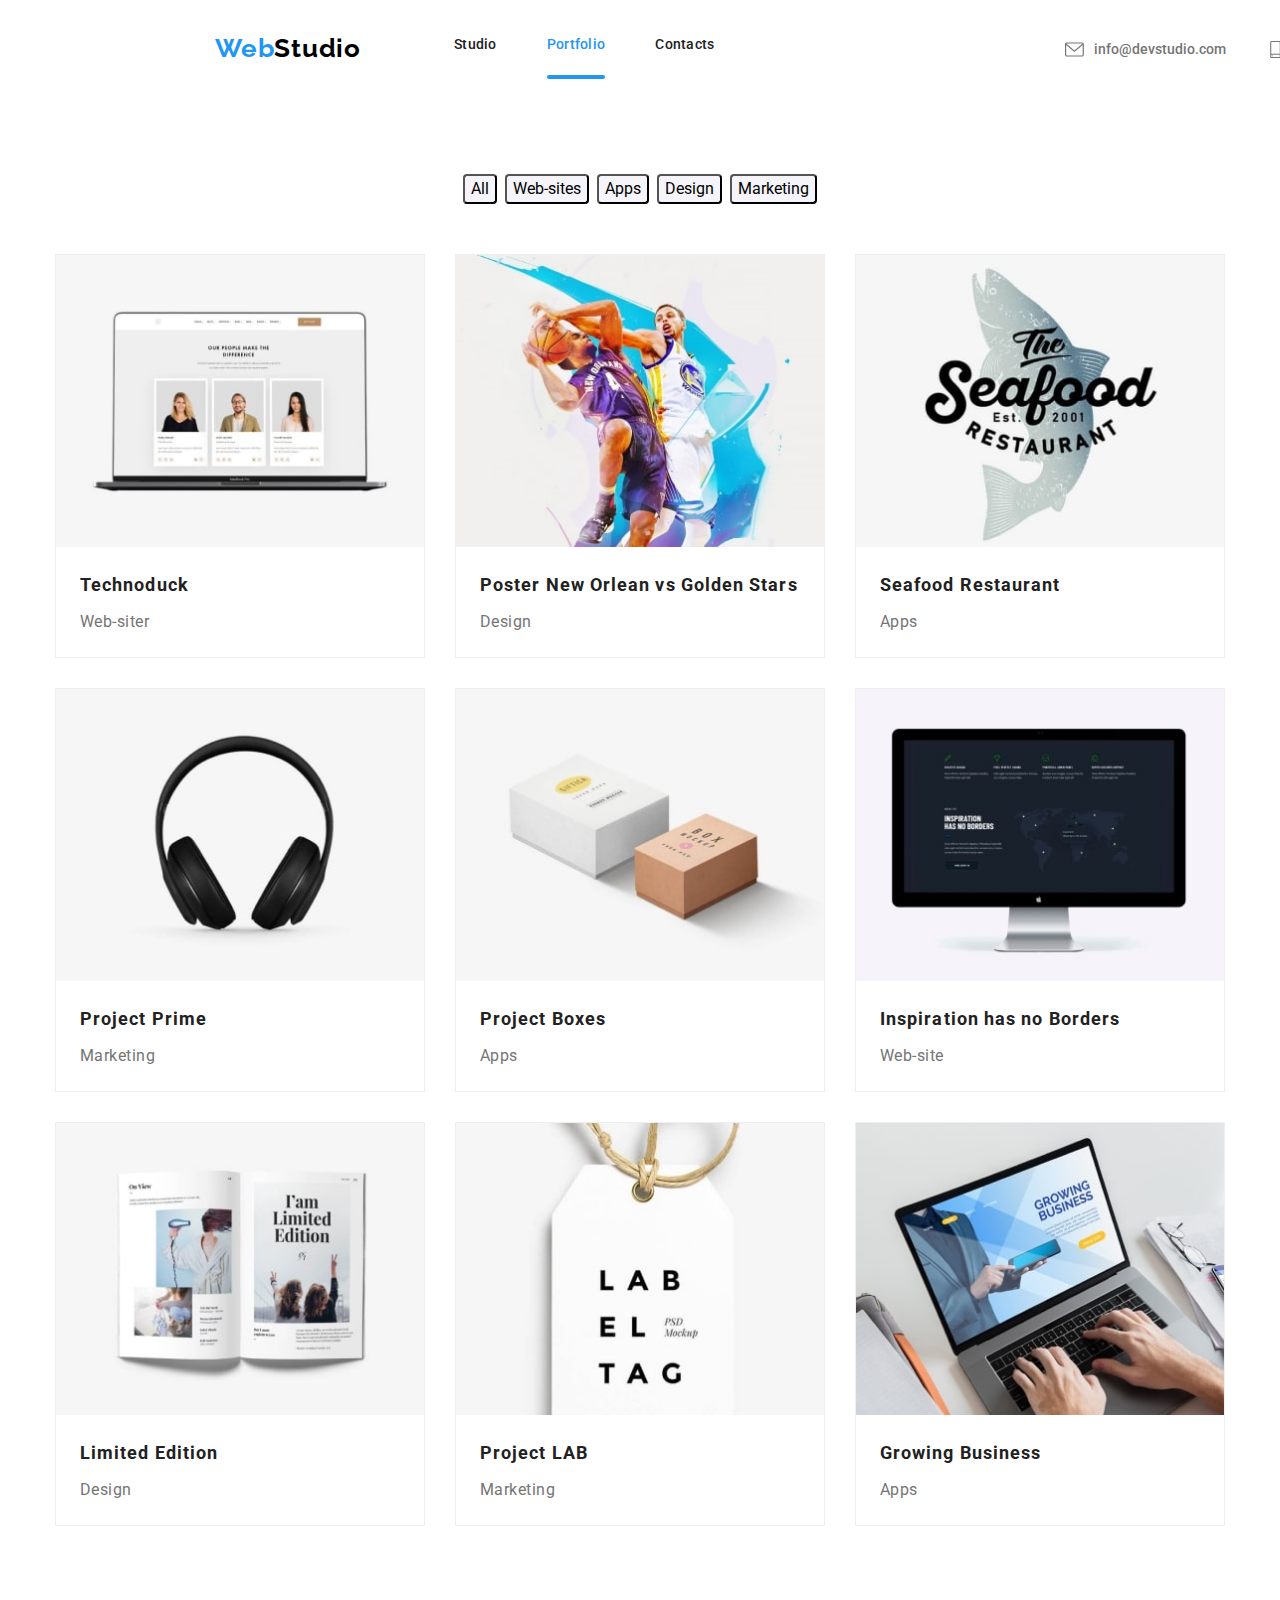
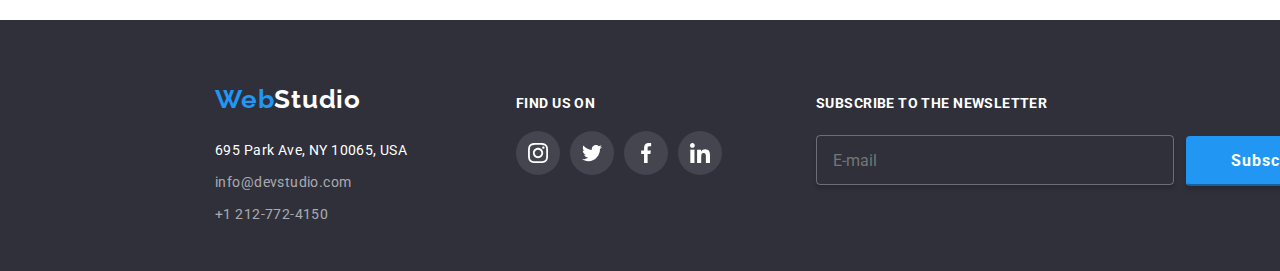
==== portfolio.html @ f60c3cac "new" ====
<!DOCTYPE html>
<html lang="en">
<head>
    <meta charset="utf-8">
    <meta name="viewport" content="width=device-width, initial-scale=1">
    <title>Webstudio </title>
    <link rel="preconnect" href="https://fonts.googleapis.com">
<link rel="preconnect" href="https://fonts.gstatic.com" crossorigin>
<link href="https://fonts.googleapis.com/css2?family=Raleway:wght@700&family=Roboto:wght@400;500;700;900&display=swap" rel="stylesheet">
<link rel="stylesheet" href="./css/reset.css" />
<link rel="stylesheet" href="./css/styles.css"/>
</head>
<body class="primary-page">
  <header class="global-header container">
    <div class="container-nav">
      <div class="webstudio">
        <a href="index.html" class="logo">
          <span class="studio"><span class="web">Web</span>Studio</span>
        </a>
      </div>
      <nav class="nav-menu">
        <ul>
          <li><a href="index.html" class="studio-portfolio">Studio</a></li>

          <li>
            <a
              href="portfolio.html"
              class="portfolio-header portfolio-activ current-page-portfolio"
              >Portfolio</a
            >
          </li>

          <li>
            <a href="contacts.html" class="contacts-header">Contacts</a>
          </li>
        </ul>
      </nav>
      <ul class="header-contacts">
        <li class="mail-header-group">
          <a
            href="mailto:info@devstudio.com"
            class="contacts header-contacts-mail"
            ><span class="header-icon header-contacts-mail"
              ><svg class="mail">
                <use
                  href="./icons/symbol-defs.svg#icon-envelope-hover"
                  aria-label="Mail"
                ></use>
              </svg> </span
            >info@devstudio.com</a
          >
        </li>
        <li class="phone-header-group">
          <a href="tel:+12127724150" class="contacts header-contacts-phone"
            ><span class="header-icon header-contacts-phone"
              ><svg class="phone-number">
                <use
                  href="./icons/symbol-defs.svg#icon-smartphone"
                  aria-label="Phone number"
                ></use>
              </svg> </span
            >+1 212-772-4150</a
          >
        </li>
      </ul>
    </div>
  </header>
    </header>
    <main>
        <div class="buttons-portofolio">
                <button class="button-portofolio-menu">All</button>
                <button class="button-portofolio-menu">Web-sites</button>
                <button class="button-portofolio-menu">Apps</button>
                <button class="button-portofolio-menu">Design</button>
                <button class="button-portofolio-menu">Marketing</button>
            </div>
        <section class="portofolio-section">

<ul class="firts-line"> 
            <div class="images-portoflio">
           <li class="boxes">
            <div class="animation">
            <img  src="images/technoduck.jpg" />
            <div class="overlay">
              <p class="overlay-text">
                Technoduck is a state-of-the-art coronavirus distribution
                platform. Companies use this platform for digital espionage
                and attacks on competitors' secure servers.
              </p>
            </div>
            </div>
               <div class="portofolio-images-text" >
                <span class="portofolio-images-title">Technoduck</span>
                
            <em class="portofolio-images-description">Web-siter</em>
          </div>
        </li>
            </div>
            <div class="images-portoflio">
           <li class="boxes">
            <div class="animation">
            <img src="images/poster.jpg" >
            <div class="overlay">
              <p class="overlay-text">
               
              </p>
            </div>
            </div>
               <div class="portofolio-images-text" >
           
           <span class="portofolio-images-title">Poster New Orlean vs Golden Stars</span>
           
           <em class="portofolio-images-description">Design</em>
        </li>
            </div>
           <div class="images-portoflio">
            <li  class="boxes">
              <div class="animation">
                <img src="images/seafood.jpg" >
                <div class="overlay">
                  <p class="overlay-text">
                  
                  </p>
                </div>
                </div>
                   <div class="portofolio-images-text" >
            <span class="portofolio-images-title">Seafood Restaurant</span> 
            
            <em class="portofolio-images-description">Apps</em>
        </li>
                
           </div>
        </ul>
        <ul class="second-line"> 
          <div class="images-portoflio">          
             <li  class="boxes"> 
              <div class="animation">
              <img src="images/project.jpg" />
              <div class="overlay">
                <p class="overlay-text">
               
                </p>
              </div>
              </div>
                 <div class="portofolio-images-text" >
              <span class="portofolio-images-title">Project Prime</span> 
              
          <em class="portofolio-images-description">Marketing</em>
        </div>
      </li>
          </div>
          
        <div class="images-portoflio">
            <li  class="boxes">
              <div class="animation">
                <img src="images/boxes.jpg" >
                <div class="overlay">
                  <p class="overlay-text">
                
                  </p>
                </div>
                </div>
                   <div class="portofolio-images-text" >
       <span class="portofolio-images-title">Project Boxes</span>
       
       <em class="portofolio-images-description">Apps</em>
    </li>
        </div>
       <div class="images-portoflio">
        <li  class="boxes">
          <div class="animation">
            <img src="images/inspiration.jpg" >
            <div class="overlay">
              <p class="overlay-text">
                
              </p>
            </div>
            </div>
               <div class="portofolio-images-text" >
        <span class="portofolio-images-title">Inspiration has no Borders</span> 
        
        <em class="portofolio-images-description">Web-site</em>
               </div>
    </li>
       </div>
    </ul>
    <ul class="third-line"> 
    <div class="images-portoflio"> 
        <li  class="boxes">
          <div class="animation">
            <img src="images/limited.jpg" />
            <div class="overlay">
              <p class="overlay-text">
              
              </p>
            </div>
            </div>
               <div class="portofolio-images-text" >
        <span class="portofolio-images-title">Limited Edition</span> 
        
    <em class="portofolio-images-description">Design</em>
               </div>
</li>
    </div>
    <div class="images-portoflio">
        <li  class="boxes">
          <div class="animation">
            <img src="images/lab.jpg" >
            <div class="overlay">
              <p class="overlay-text">
               
              </p>
            </div>
            </div>
               <div class="portofolio-images-text" >
   <span class="portofolio-images-title">Project LAB</span>
   
   <em class="portofolio-images-description">Marketing</em>
               </div>
</li>
    </div>
   <div class="images-portoflio">
    <li  class="boxes">
      <div class="animation">
        <img src="images/growing.jpg" >
        <div class="overlay">
          <p class="overlay-text">
        
          </p>
        </div>
        </div>
           <div class="portofolio-images-text" >
    <span class="portofolio-images-title">Growing Business</span> 
    
    <em class="portofolio-images-description">Apps</em>
           </div>
</li>
   </div>
</ul>
</section>
</main>
<footer class="footer">
  <section class="footer-text">
    <div class="footer-text">
      <div class="footer-description">
      <span class="web-footer">Web</span>Studio
      <address class="footer-adress">
          <span>695 Park Ave, NY 10065, USA</span>
          <div class="footer-contacts">
          </br>
          <span>info@devstudio.com</span>
        </br>
          <span>+1 212-772-4150</span>
      </div>
      </address>
  </div>
    <div class="footer-social-link">
      <h3 class="footer-h3">FIND US ON</h3>
      <div class="footer-icons-list">
        <a href="https://www.instagram.com/" class="footer-icon" aria-label="Instagram">
          <svg>
            <use href="./icons/symbol-defs.svg#icon-instagram"></use>
          </svg>
        </a>
        <a href="https://www.twitter.com/" class="footer-icon" aria-label="Twitter">
          <svg>
            <use href="./icons/symbol-defs.svg#icon-twitter"></use>
          </svg>
        </a>
        <a href="https://www.facebook.com/" class="footer-icon" aria-label="Facebook">
          <svg>
            <use href="./icons/symbol-defs.svg#icon-facebook"></use>
          </svg>
        </a>
        <a href="https://www.linkedin.com/" class="footer-icon" aria-label="Linkedin">
          <svg>
            <use href="./icons/symbol-defs.svg#icon-linkedin"></use>
          </svg>
        </a>
      </div>
    </div>
  </div>
  <form class="subscribe">
    <label class="subscribe-label" for="subscribe-email">
      Subscribe to the newsletter</label>
    <div class="subscribe-area">
      <input
        class="subscribe-input"
        type="email"
        name="email"
        id="subscribe-email"
        placeholder="E-mail"
        required
      />
      <button class="subscribe-btn" type="submit">
        Subscribe
        <svg height="24px" width="24px">
          <use href="./icons/symbol-defs.svg#icon-send"></use>
        </svg>
      </button>
    </div>
  </form>
  </footer>
</section>
</body>
</html>
---- css/styles.css ----
:root{
    --webstudio-color: #2196f3;
    --text-font-family: "Roboto", sans-serif;
    --link-active-color: #2196F3;
    --heading-color: #ffffff;
    --title-nav-color: #212121;
    --text-contacts-color: #757575;
    --logo-font-family: 'Raleway';
    
}
* {
    box-sizing: border-box;
  }

h1,h2,h3 {
    font-family: var(--text-font-family);
}
a {
    text-decoration: none;
    transition: color 250ms cubic-bezier(0.4, 0, 0.2, 1);
  }
.hero-heading .service-button {
    color:var(--heading-color)
}

ul {
    list-style-type: none;
}
.global-header {
    width: 1600px;
height: 80px;
flex-shrink: 0;
}
.container-nav {
  background: #fff;
  display: flex;
}

.webstudio {
  padding-left: 215px;
  padding-top: 24px;
  padding-bottom: 25px;
}

.logo {
    text-decoration: none;
    font-family: var(--logo-font-family);
    font-size: 26px;
    font-weight: 700;
    line-height: 1.9075em;
    letter-spacing: 0.03em;
    color: #000;
  }
  .web {
    color:#2196F3;;
  }

.nav-menu ul {
  display: flex;
  gap: 50px;
  margin-left: 93px;
  padding-top: 32px;
  padding-bottom: 32px;
}

.nav-contacts {
  display: flex;
  gap: 40px;
  margin-left: 385px;
  padding-top: 35px;
  padding-bottom: 32px;
}

.portfolio-header,
.contacts-header,
.studio-portfolio,
.studio-activ {
  color: #212121;
  font-family: var(--text-font-family);
  font-size: 14px;
  font-style: normal;
  font-weight: 500;
  line-height: normal;
  letter-spacing: 0.28px;
}

.studio-activ,
.portfolio-activ {
  color:#2196f3;
}

.header-contacts {
  display: flex;
  justify-content: center;
  align-items: center;
  padding-left: 350px;
  gap: 40px;
}

.contacts {
  color: #757575;
  text-decoration: none;
  font-weight: 500;
  font-size: 14px;
  line-height: 1.18;
  letter-spacing: 2%;
  gap: 10px;
  display: flex;
}

.mail,
.phone-number {
  width: 19px;
  height: 17px;
  flex-shrink: 0;
  fill: #757575;
}

.studio-activ:hover,
.studio-activ:focus,
.portfolio-header:hover,
.portfolio-header:focus,
.contacts-header:hover,
.contacts-header:focus,
.header-contacts-phone:hover,
.header-contacts-phone:focus,
.header-contacts-mail:hover,
.header-contacts-mail:focus,
.portfolio-activ:hover,
.portfolio-activ:focus {
  color: #2196f3;
}

.current-page {
  position: relative;
  color:  #2196f3;
}

.current-page::after {
  content: "";
  position: absolute;
  width: 100%;
  left: 0;
  bottom: -27px;
  width: 42px;
  height: 4px;
  flex-shrink: 0;
  border-radius: 2px;
  background: #2196f3;
}

.current-page-portfolio {
  position: relative;
  color: #2196f3;
}

.current-page-portfolio::after {
  content: "";
  position: absolute;
  width: 100%;
  width: 58px;
  height: 4px;
  flex-shrink: 0;
  border-radius: 2px;
  background: #2196f3;
  left: 0;
  bottom: -27px;
}

  .hero-section{
width: 1600px;
height: 600px;
flex-shrink: 0;
background: #2F303A;
 }

.primary-page {
    font-family: var(--text-font-family);
    max-width: 1600px;
    margin: 0 auto;

}
.request-our-service-button {
    background: #2196f3;
    border-radius: 4px;
    box-shadow: 0px 4px 4px 0px rgba(0, 0, 0, 0.15);
    color: #fff;
    cursor: pointer;
    flex-shrink: 0;
    font-size: 16px;
    font-weight: 700;
    height: 50px;
    letter-spacing: 0.06em;
    line-height: 1.875;
    text-align: center;
    width: 200px;
    transition: color 250ms cubic-bezier(0.4, 0, 0.2, 1),
                background-color 250ms cubic-bezier(0.4, 0, 0.2, 1),
                box-shadow 250ms cubic-bezier(0.4, 0, 0.2, 1);
}
.request-our-service-button:hover,
.request-our-service-button:focus {
  background-color: #fff;
  color: #2196f3;
  }
  .modal {
    align-items: center;
    background: rgba(0, 0, 0, 0.2);
    display: flex;
    height: 100vh;
    justify-content: center;
    left: 0;
    position: fixed;
    top: 0;
    transition: transform 250ms cubic-bezier(0.4, 0, 0.2, 1);
    width: 100vw;
  }
  
  .modal-content {
    background-color: #fff;
    border-radius: 4px;
    box-shadow: 0px 2px 1px 0px rgba(0, 0, 0, 0.2),
                0px 1px 1px 0px rgba(0, 0, 0, 0.14), 
                0px 1px 3px 0px rgba(0, 0, 0, 0.12);
    height: 581px;
    margin: 0 auto;
    padding: 16px;
    position: relative;
    transition: box-shadow 250ms cubic-bezier(0.4, 0, 0.2, 1); 
    width: 528px;
  }
  
  .is-hidden {
    visibility: hidden;
    transform: scale(1.05);
    transition: transform 250ms cubic-bezier(0.4, 0, 0.2, 1);
  }
  
  .icon-close {
    color: #000;
    position: absolute;
    right: 8px;
    top: 8px;
    transition: color 250ms cubic-bezier(0.4, 0, 0.2, 1);
  }
  
  .icon-close:hover,
  .icon-close:focus {
    color: #2196f3;
  }
.section-description{
    display: flex;
   gap: 30px;
   margin-left:215px;
}
.h3{
    color: #212121;
font-family: Roboto;
font-size: 14px;
font-style: normal;
font-weight: 700;
line-height: normal;
letter-spacing: 0.42px;
text-transform: uppercase;
}
.h3{
    margin-top: 55px;
}

.text {
    color: #757575;
font-family: Roboto;
font-size: 14px;
font-style: normal;
font-weight: 400;
line-height: 24px; /* 171.429% */
letter-spacing: 0.42px;
}
.text{
   
    width: 270px;
height: 75px;
flex-shrink: 0;
}
.text{
    padding-top: 10px;
}




.hero-section{
    display: flex;
    flex-direction: column;
    align-items: center;
    justify-content: center;
}




.hero-section {
    background-color:#2F303A ;
}
.hero-section{
         align-items: center;
  background: linear-gradient(rgba(47, 48, 58, 0.4), rgba(47, 48, 58, 0.4)),
    url("../images/hero-image.jpg");
  display: flex;
  flex-direction: column;
  height: 600px;
  justify-content: center;
  width: 1600px;
    }
    
.hero-heading{
display: flex;
width: 696px;
flex-direction: column;
flex-shrink: 0;
color: #FFF;
text-align: center;
font-size: 44px;
font-family: Roboto;
font-style: normal;
font-weight: 900;
line-height: 60px;
letter-spacing: 2.64px;
text-transform: uppercase;
}





.section-description-icons{
    display: flex;
     justify-content: center;
     margin-top: 119px;
}
.section-description-icons{
display: flex;
justify-content: center;
align-items: center;
}
.section-description-icons{
    width: 270px;
height: 120px;
flex-shrink: 0;
border-radius: 4px;
background: #F5F4FA;
}




.title-images {
    display: flex;
    align-items: center;
    justify-content: center;
}
.title-images{
    color: #212121;
text-align: center;
font-family: Roboto;
font-size: 36px;
font-style: normal;
font-weight: 700;
line-height: normal;
letter-spacing: 1.08px;
}
.title-images{
    padding-top: 94px;

}
.images{
    width: 370px;
height: 294px;
flex-shrink: 0;
}
.images{
    display: flex;
    margin-left: 215px;
    gap: 30px;
    margin-bottom: 94px;
    margin-top: 50px;
}



.section-team{
    width: 1600px;
height: 648px;
flex-shrink: 0;
}
.section-team{
    background: #F5F4FA;
}

.title-team{
    justify-content: center;
    padding-top: 94px;
}
.title-team{
    color: #212121;
text-align: center;
font-family: Roboto;
font-size: 36px;
font-style: normal;
font-weight: 700;
line-height: normal;
letter-spacing: 1.08px;
}
.container-team{
    display: flex;
    justify-content: center;
    gap: 30px;

}
.container-team{
    padding-top: 50px;
}
.team{
    width: 270px;
height: 428px;
flex-shrink: 0;
}

.team{
    border-radius: 0px 0px 4px 4px;
background: #FFF;
/* material shadow v1 */
box-shadow: 0px 2px 1px 0px rgba(0, 0, 0, 0.20), 0px 1px 1px 0px rgba(0, 0, 0, 0.14), 0px 1px 3px 0px rgba(0, 0, 0, 0.12);
}

.name{
    color: #212121;
text-align: center;
font-family: Roboto;
font-size: 16px;
font-style: normal;
font-weight: 500;
line-height: normal;
letter-spacing: 0.48px;
}
.name{
    display: flex;
    justify-content: center;
    padding-top: 30px;
   
}
.position{
    color: #757575;
text-align: center;
font-family: Roboto;
font-size: 16px;
font-style: normal;
font-weight: 400;
line-height: normal;
letter-spacing: 0.48px;
}
.position{
    display: flex;
    justify-content: center;
}
.position{
    margin-top: 10px;

}
.footer {
    width: 1600px;
height: 251px;
background: #2F303A;
color: #FFF;
}
.footer-adress{
    display: flex;
width: 207px;
height: 16px;
flex-direction: column;
flex-shrink: 0;
}
.footer-adress{
    color: #FFF;
font-size: 14px;
font-family: Roboto;
font-style: normal;
font-weight: 400;
line-height: normal;
letter-spacing: 0.42px;
}
.footer-contacts{
    display: flex;
width: 231px;
height: 16px;
flex-direction: column;
flex-shrink: 0;
}
.footer-contacts{
    color: rgba(255, 255, 255, 0.60);
font-size: 14px;
font-family: Roboto;
font-style: normal;
font-weight: 400;
line-height: 16px;
letter-spacing: 0.42px;
}
.footer-contacts{
    opacity: 60;
}
.buttons-portofolio{
    display: flex;
    justify-content: center;
    gap: 8px;
    margin-top: 94px;
    margin-bottom: 50px;
}
.button-portofolio-menu{
    border-radius: 4px;
background: #F5F4FA;
}

.button-portofolio-menu:hover,
.button-portofolio-menu:focus {
  background-color: #2196F3;
  color: #FFF;
}
.portofolio-section{
    display: flex;
    justify-content: center;
    flex-direction: column;
    gap: 30px;
}
.portofolio-section{
    margin-bottom: 94px;
}
.images-portoflio{
    display: flex;
  
}
.images-portoflio{
    width: 370px;
height: 404px;
flex-shrink: 0;
border: 1px solid #EEE;
background: #FFF;

}
.firts-line,
.second-line,
.third-line{
    display: flex;
    justify-content: center;
    gap: 30px;
}


.portofolio-images-text{

  display: flex;
  flex-direction: column;
  justify-content: flex-start;
  gap: 4px;
  margin: 20px 24px;

}
.animation {
  position: relative;
}
.overlay {
  display: flex;
  justify-content: center;
  align-items: center;
  position: absolute;
  height: 0;
  bottom: 0;
  left: 0;
  right: 0;
  overflow: hidden;
  background-color: #2196f3;
  width: 100%;
  transition: 0.5s ease;
}
.overlay-text {
  width: 322px;
  color: #fff;
  font-family: Roboto;
  font-size: 18px;
  font-style: normal;
  font-weight: 400;
  line-height: 28px; /* 155.556% */
  letter-spacing: 0.54px;
}
.animation:hover .overlay {
  height: 100%;
}




.images-portoflio:hover,
.images-portoflio:focus {
    border: 1px solid #EEE;
    background: #FFF;
    box-shadow: 1px 4px 6px 0px rgba(0, 0, 0, 0.16), 0px 4px 4px 0px rgba(0, 0, 0, 0.06), 0px 1px 1px 0px rgba(0, 0, 0, 0.12);
}
.footer-description{
    color: #FFF;
font-family: Raleway;
font-size: 26px;
font-style: normal;
font-weight: 700;
line-height: normal;
letter-spacing: 0.78px;
}

.web-footer{
    color: #2196F3;
font-family: Raleway;
font-size: 26px;
font-style: normal;
font-weight: 700;
line-height: normal;
letter-spacing: 0.78px;
}

.footer-adress{
    color: #FFF;
font-family: Roboto;
font-size: 14px;
font-style: normal;
font-weight: 400;
line-height: normal;
letter-spacing: 0.42px;
}


.footer-contacts{
    color: rgba(255, 255, 255, 0.60);
    font-family: Roboto;
    font-size: 14px;
    font-style: normal;
    font-weight: 400;
    line-height: 16px; /* 114.286% */
    letter-spacing: 0.42px;
}
.icons-list{
    display: flex;
    gap: 10px;
    justify-content: center;
}
.icons-list{
    margin-top: 18px;
}


.icons-list .icon{
    width: 44px;
    height: 44px;
    background-color: #FFF;
    display: flex;
    justify-content: center;
    align-items: center;
    border-radius: 22px;

}
.icon{
    color: #AFB1B8;
}

.icons-list .icon:hover,
.icons-list .icon:focus {
  background-color: #2196F3;
  color: #FFF;
}


.icons-list .icon svg{
    width: 20px;
    height: 20px;
}
.title-customers{
    color: #212121;
text-align: center;
font-family: Roboto;
font-size: 36px;
font-style: normal;
font-weight: 700;
line-height: normal;
letter-spacing: 1.08px;
}
.title-customers{
    margin-top: 94px;
}
.container-customers-icons{
    display: flex;
    margin-top: 50px;
    margin-bottom: 94px;
    justify-content: center;
    align-items: center;
    gap: 30px;
}
.customers-icons{
    width: 170px;
height: 92px;
flex-shrink: 0;
border-radius: 4px;
border: 1px solid #AFB1B8;
}

.customers-icons{
    width: 106px;
height: 60px;
flex-shrink: 0;
justify-content: center;
align-items: center;
display: flex;
}
.customers-icons{
    color: #AFB1B8;
}
.customers-icons:hover,
.customers-icons:focus {
  color: #2196F3;
}
.footer-text{
    display: flex;
    gap: 94px;
    margin-left: 215px;
}
.footer-description{
    padding-top: 60px;
}
.footer-adress{
    padding-top: 28px;
}
.footer-social-link{
    padding-top: 75px;
}
.footer-icons-list .footer-icon{
    width: 44px;
    height: 44px;
    background-color:rgba(255, 255, 255, 0.10);
    display: flex;
    justify-content: center;
    align-items: center;
    border-radius: 22px;

}
.footer-icon svg{
    width: 20px;
    height: 20px;
}
.footer-icon{
    color: #FFF;
}
.footer-icon:hover,
.footer-icon:focus {
  background-color: #2196F3;
}
.footer-icons-list{
    display: flex;
    gap: 10px;
    padding-top: 20px;
}
.footer-h3{
    color: #FFF;
font-family: Roboto;
font-size: 14px;
font-style: normal;
font-weight: 700;
line-height: normal;
letter-spacing: 0.42px;
text-transform: uppercase;
}

.portofolio-images-title{
    color: #212121;
font-family: Roboto;
font-size: 18px;
font-style: normal;
font-weight: 700;
line-height: 36px; /* 200% */
letter-spacing: 1.08px;
}
.portofolio-images-description{
    color: #757575;
font-family: Roboto;
font-size: 16px;
font-style: normal;
font-weight: 400;
line-height: 30px; /* 187.5% */
letter-spacing: 0.48px;
}





.subscribe-area{
    display: flex;
    align-items: baseline;
}
.subscribe-label {
    color: #fff;
    font-family: var(--webstudio-font-family);
    font-size: 14px;
    font-weight: 700;
    letter-spacing: 0.42px;
    text-transform: uppercase;
  }
  
  .subscribe-input {
    background: transparent;
    border-radius: 4px;
    border: 1px solid rgba(255, 255, 255, 0.3);
    box-shadow: 0px 4px 4px 0px rgba(0, 0, 0, 0.15);
    color: #fff;
    height: 50px;
    margin-right: 12px;
    margin-top: 20px;
    outline: none;
    padding-left: 16px;
    transition: border-color 250ms cubic-bezier(0.4, 0, 0.2, 1);
    width: 358px;
  }
  
  .subscribe-input:hover,
  .subscribe-input:focus {
    border-color: var(--webstudio-color);
  }
  
  .subscribe-btn {
    background-color: #2196f3;
    border-color: #2196f3;
    border-radius: 4px;
    box-shadow: 0px 4px 4px 0px rgba(0, 0, 0, 0.15);
    color: #fff;
    cursor: pointer;
    font-family:  Roboto, Arial, sans-serif;;
    font-size: 16px;
    font-weight: 700;
    height: 50px;
    letter-spacing: 0.96px;
    line-height: 30px;
    padding: 0 0 0 43px;
    position: relative;
    text-align: left;
    transition: background-color 250ms cubic-bezier(0.4, 0, 0.2, 1);
    width: 200px;
  }
  
  .subscribe-btn svg {
    position: absolute;
    right: 28px;
    top: 13px;
  }
  
  .subscribe-btn:hover,
  .subscribe-btn:focus {
    background-color: #188ce8;
    border-color: #188ce8;
  }
  .footer-text {
    align-items: baseline;
    display: flex;
    margin: 0 auto;
    max-width: 1170px;
  }

.title-form {
    color: #212121;
    text-align: center;
    font-family: Roboto;
    font-size: 20px;
    font-style: normal;
    font-weight: 700;
    line-height: normal;
    letter-spacing: 0.6px;
    width: 448px;
    margin-top: 25px;
    margin-left: 22px;
    margin-bottom: 12px;
  }
  
  .form-group {
    position: relative;
    display: flex;
    flex-direction: column;
    gap: 4px;
    margin-left: 20px;
  }
  
  .form-group input:focus {
    border-radius: 4px;
    border: 1px solid #2196f3;
    outline: none;
  }
  
  .form-group textarea:focus {
    border-radius: 4px;
    border: 1px solid #2196f3;
    outline: none;
  }
  
  label:focus-within {
    font-weight: bold;
    color: #2196f3;
  }
  
  .form-group-container {
    display: flex;
    flex-direction: column;
    gap: 10px;
  }
  
  .form-group .input-form {
    width: 448px;
    height: 40px;
    flex-shrink: 0;
    border-radius: 4px;
    border: 1px solid rgba(33, 33, 33, 0.2);
    padding: 0 35px;
  }
  
  .input-comments {
    width: 448px;
    height: 120px;
    flex-shrink: 0;
    border-radius: 4px;
    border: 1px solid rgba(33, 33, 33, 0.2);
    padding-top: 12px;
    padding-left: 16px;
    margin-bottom: 20px;
  }
  
  .svg-label {
    width: 18px;
    height: 18px;
    flex-shrink: 0;
    position: absolute;
    top: 50%;
    left: 12px;
  }
  
  .span-modal {
    color: #757575;
    font-family: Roboto;
    font-size: 12px;
    font-style: normal;
    font-weight: 400;
    line-height: normal;
    letter-spacing: 0.12px;
  }
  
  .input-comments::placeholder {
    width: 416px;
    height: 96px;
    flex-shrink: 0;
    color: rgba(117, 117, 117, 0.5);
    font-family: Roboto;
    font-size: 12px;
    font-style: normal;
    font-weight: 400;
    line-height: normal;
    letter-spacing: 0.12px;
  }
  
  .form-modal {
    display: flex;
    flex-direction: column;
    gap: 4px;
  }
  
  .form-modal .checkbox {
    width: 16px;
    height: 15px;
    flex-shrink: 0;
    fill: #212121;
  }
  
  .form-modal .checkmar:checked + .checkbox {
    background-color: #2196f3;
    border-color: #2196f3;
    fill: #fff;
    stroke: white;
    outline: none;
    stroke-width: 0.2;
  }
  
  .form-modal.terms-checkbox {
    flex-direction: row;
    align-items: center;
    justify-content: center;
    cursor: pointer;
  }
  
  .form-modal .checkmark {
    display: none;
  }
  
  .form-modal .terms-info {
    margin-left: 8px;
  }
  
  .terms-info {
    color: #757575;
    font-family: Roboto;
    font-size: 14px;
    font-style: normal;
    font-weight: 400;
    line-height: 24px; /* 171.429% */
    letter-spacing: 0.42px;
  }
  
  .terms {
    color: #2196f3;
    font-family: Roboto;
    font-size: 14px;
    font-style: normal;
    font-weight: 400;
    line-height: 24px;
    letter-spacing: 0.42px;
    text-decoration-line: underline;
  }
  

  
  .send-btn {
    display: flex;
    justify-content: center;
    align-items: center;
    cursor: pointer;
    margin-top: 30px;
  }
  
  .button-send {
    width: 200px;
    height: 50px;
    flex-shrink: 0;
    border-radius: 4px;
    background: #2196f3;
    box-shadow: 0px 4px 4px 0px rgba(0, 0, 0, 0.15);
    border: none;
    cursor: pointer;
  }
  
  .type-send {
    color: #fff;
    text-align: center;
    font-family: Roboto;
    font-size: 16px;
    font-style: normal;
    font-weight: 700;
    line-height: 30px; /* 187.5% */
    letter-spacing: 0.96px;
  }
  
  .test {
    display: flex;
    justify-content: center;
    align-items: center;
    position: relative;
    width: 448px;
    cursor: pointer;
    margin-left: 20px;
  }
  .test .checkmark {
    display: flex;
    align-items: center;
    position: absolute;
    width: 16px;
    height: 15px;
    top: 0;
    left: 0;
    opacity: 0;
    cursor: pointer;
  }
  
  .test .checkmark:checked + .icon-not-checked {
    background-image: url("../icons/icon-check.svg");
  }
  .terms-paragraph {
    margin-top: 0;
    color: var(--text-color);
    font-size: 14px;
    font-weight: 400;
    line-height: 1.71;
    letter-spacing: 0.42px;
    padding-top: 10px;
    margin-left: 12px;
  }
  .icon-not-checked {
    position: absolute;
    top: 0;
    left: 0;
    margin-left: 13px;
    margin-top: 14px;
    border: 1px solid #212121;
  }


  .terms-paragraph span a {
    color: #2196f3;
    font-size: 14px;
    line-height: 1.71;
    letter-spacing: 0.42px;
    text-decoration-line: underline;
    cursor: pointer;
    pointer-events: all;
  }
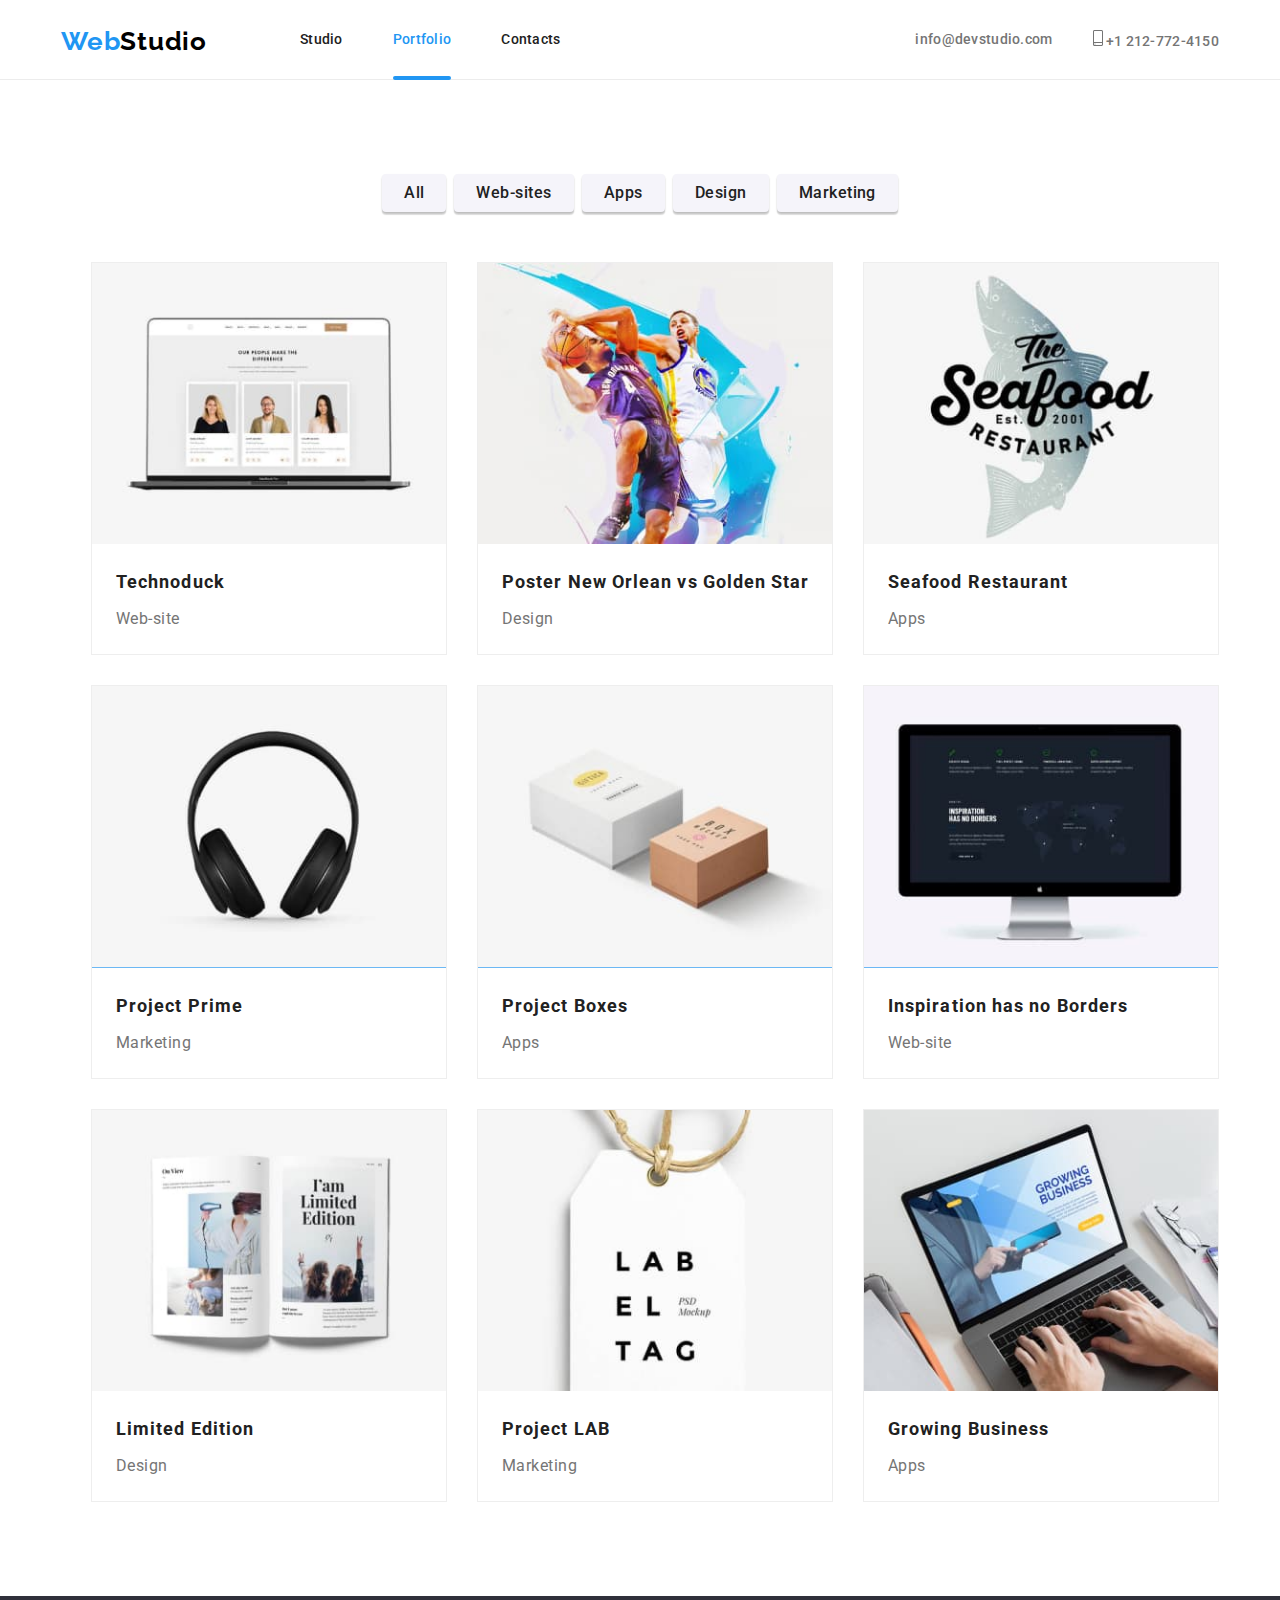
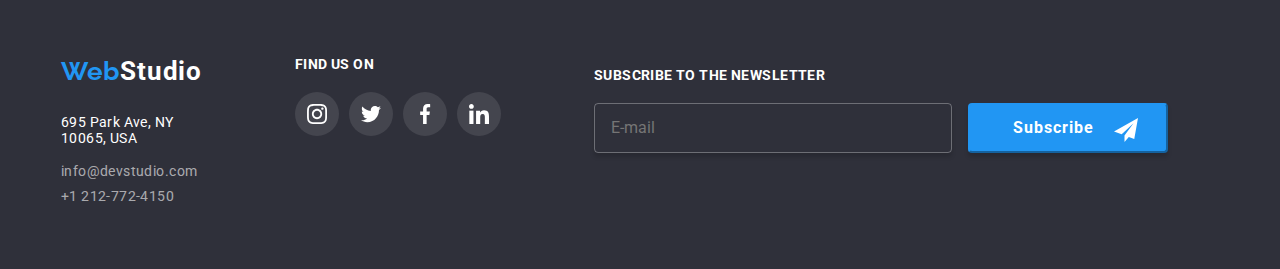
==== commit a0be3958: "new" ====
--- a/portfolio.html
+++ b/portfolio.html
@@ -1,306 +1,634 @@
 <!DOCTYPE html>
 <html lang="en">
-<head>
-    <meta charset="utf-8">
-    <meta name="viewport" content="width=device-width, initial-scale=1">
-    <title>Webstudio </title>
-    <link rel="preconnect" href="https://fonts.googleapis.com">
-<link rel="preconnect" href="https://fonts.gstatic.com" crossorigin>
-<link href="https://fonts.googleapis.com/css2?family=Raleway:wght@700&family=Roboto:wght@400;500;700;900&display=swap" rel="stylesheet">
-<link rel="stylesheet" href="./css/reset.css" />
-<link rel="stylesheet" href="./css/styles.css"/>
-</head>
-<body class="primary-page">
-  <header class="global-header container">
-    <div class="container-nav">
-      <div class="webstudio">
-        <a href="index.html" class="logo">
-          <span class="studio"><span class="web">Web</span>Studio</span>
-        </a>
-      </div>
-      <nav class="nav-menu">
-        <ul>
-          <li><a href="index.html" class="studio-portfolio">Studio</a></li>
-
+  <head>
+    <meta charset="UTF-8" />
+    <meta name="viewport" content="width=device-width, initial-scale=1.0" />
+    <title>Portfolio</title>
+    <link rel="stylesheet" href="./css/modern-normalize.css" />
+    <link rel="preconnect" href="https://fonts.googleapis.com" />
+    <link rel="preconnect" href="https://fonts.gstatic.com" crossorigin />
+    <link
+      href="https://fonts.googleapis.com/css2?family=Raleway:wght@700&family=Roboto:wght@400;500;700;900&display=swap"
+      rel="stylesheet"
+    />
+    <link rel="stylesheet" href="./css/styles.css" />
+  </head>
+
+  <body>
+
+    <div class="js-menu-container">
+      <button class="menu-toggle js-close-menu">
+        <svg
+          fill="currentColor"
+          viewBox="0 0 20 20"
+          xmlns="http://www.w3.org/2000/svg"
+          width="24"
+          height="24"
+        >
+          <path
+            fill-rule="evenodd"
+            d="M4.293 4.293a1 1 0 011.414 0L10 8.586l4.293-4.293a1 1 0 111.414 1.414L11.414 10l4.293 4.293a1 1 0 01-1.414 1.414L10 11.414l-4.293 4.293a1 1 0 01-1.414-1.414L8.586 10 4.293 5.707a1 1 0 010-1.414z"
+            clip-rule="evenodd"
+          ></path>
+        </svg>
+      </button>
+
+      <nav class="drawer-nav-container">
+        <ul class="drawer-nav">
           <li>
-            <a
-              href="portfolio.html"
-              class="portfolio-header portfolio-activ current-page-portfolio"
-              >Portfolio</a
-            >
-          </li>
-
+            <a href="index.html" class="drawer-nav-page">Studio</a>
+          </li>
           <li>
-            <a href="contacts.html" class="contacts-header">Contacts</a>
+            <a href="portfolio.html" class="drawer-nav-page">Portfolio</a>
+          </li>
+          <li>
+            <a href="contacts.html" class="drawer-nav-page">Contacts</a>
           </li>
         </ul>
       </nav>
-      <ul class="header-contacts">
-        <li class="mail-header-group">
-          <a
-            href="mailto:info@devstudio.com"
-            class="contacts header-contacts-mail"
-            ><span class="header-icon header-contacts-mail"
-              ><svg class="mail">
-                <use
-                  href="./icons/symbol-defs.svg#icon-envelope-hover"
-                  aria-label="Mail"
-                ></use>
-              </svg> </span
+
+      <ul class="drawer-contacts">
+        <li>
+          <a href="tel:+12127724150" class="drawer-phone">+1 212-772-4150</a>
+        </li>
+        <li>
+          <a href="mailto:info@devstudio.com" class="drawer-email"
             >info@devstudio.com</a
           >
         </li>
-        <li class="phone-header-group">
-          <a href="tel:+12127724150" class="contacts header-contacts-phone"
-            ><span class="header-icon header-contacts-phone"
-              ><svg class="phone-number">
-                <use
-                  href="./icons/symbol-defs.svg#icon-smartphone"
-                  aria-label="Phone number"
-                ></use>
-              </svg> </span
-            >+1 212-772-4150</a
-          >
+      </ul>
+
+      <ul class="drawer-social-links">
+        <li class="">
+          <a
+            href="https://www.instagram.com/"
+            class="drawer-social-link"
+            target="_blank"
+            rel="nofollow noopener noreferrer"
+            aria-label="Instagram"
+            >Instagram
+          </a>
+        </li>
+        <li>
+          <svg class="vertical-line" width="1px" height="22px">
+            <use href="./icons/symbol-defs.svg#icon-line"></use>
+          </svg>
+        </li>
+        <li class="">
+          <a
+            href="https://twitter.com/"
+            class="drawer-social-link"
+            target="_blank"
+            rel="nofollow noopener noreferrer"
+            aria-label="Twitter"
+            >Twitter
+          </a>
+        </li>
+        <li>
+          <svg class="vertical-line" width="1px" height="22px">
+            <use href="./icons/symbol-defs.svg#icon-line"></use>
+          </svg>
+        </li>
+        <li class="">
+          <a
+            href="https://www.facebook.com/"
+            class="drawer-social-link"
+            target="_blank"
+            rel="nofollow noopener noreferrer"
+            aria-label="Facebook"
+            >Facebook
+          </a>
+        </li>
+        <li>
+          <svg class="vertical-line" width="1px" height="22px">
+            <use href="./icons/symbol-defs.svg#icon-line"></use>
+          </svg>
+        </li>
+        <li class="">
+          <a
+            href="https://www.linkedin.com/"
+            class="drawer-social-link"
+            target="_blank"
+            rel="nofollow noopener noreferrer"
+            aria-label="Linkedin"
+            >Linkedin
+          </a>
         </li>
       </ul>
     </div>
-  </header>
+
+    <header class="header container">
+      <div class="header-container">
+        <h1 class="logo-title">
+          <a href="index.html" class="logo active"><span>Web</span>Studio</a>
+        </h1>
+
+        <div class="header-text">
+
+          <nav class="navigation">
+            <ul class="navigation-links">
+              <li>
+                <a href="index.html" class="navigation-link active">Studio</a>
+              </li>
+              <li>
+                <a
+                  href="portfolio.html"
+                  class="navigation-link active  active-page"
+                  >Portfolio</a
+                >
+              </li>
+              <li>
+                <a href="contacts.html" class="navigation-link active"
+                  >Contacts</a
+                >
+              </li>
+            </ul>
+          </nav>
+
+          <ul class="contacts">
+            <li class="active">
+              <a class="contact active" href="mailto:info@devstudio.com">
+                <svg width="16px" height="10px">
+                  <use href="./icons/symbol-defs.svg#icon-envelope"></use>
+                </svg>
+                info@devstudio.com
+              </a>
+            </li>
+            <li class="active">
+              <a class="contact active" href="tel:+12127724150">
+                <svg width="10px" height="16px">
+                  <use href="./icons/symbol-defs.svg#icon-smartphone"></use>
+                </svg>
+                +1 212-772-4150
+              </a>
+            </li>
+          </ul>
+
+
+
+        </div>
+        <button class="menu-button js-open-menu">
+          <svg width="40px" height="40px">
+            <use href="./icons/symbol-defs.svg#icon-menu"></use>
+          </svg>
+        </button>
+      </div>
     </header>
-    <main>
-        <div class="buttons-portofolio">
-                <button class="button-portofolio-menu">All</button>
-                <button class="button-portofolio-menu">Web-sites</button>
-                <button class="button-portofolio-menu">Apps</button>
-                <button class="button-portofolio-menu">Design</button>
-                <button class="button-portofolio-menu">Marketing</button>
-            </div>
-        <section class="portofolio-section">
-
-<ul class="firts-line"> 
-            <div class="images-portoflio">
-           <li class="boxes">
-            <div class="animation">
-            <img  src="images/technoduck.jpg" />
-            <div class="overlay">
-              <p class="overlay-text">
-                Technoduck is a state-of-the-art coronavirus distribution
-                platform. Companies use this platform for digital espionage
-                and attacks on competitors' secure servers.
-              </p>
-            </div>
-            </div>
-               <div class="portofolio-images-text" >
-                <span class="portofolio-images-title">Technoduck</span>
-                
-            <em class="portofolio-images-description">Web-siter</em>
+
+
+    <section class="section94px">
+      <ul class="filter-button-set">
+        <li><button type="button" class="filter-button">All</button></li>
+        <li><button type="button" class="filter-button">Web-sites</button></li>
+        <li><button type="button" class="filter-button">Apps</button></li>
+        <li><button type="button" class="filter-button">Design</button></li>
+        <li><button type="button" class="filter-button">Marketing</button></li>
+      </ul>
+
+      <div class="photo-container">
+        <ul class="photo-section">
+          <li class="item">
+            <div class="portfolio-card">
+              <div class="box-overlay">
+                <img
+                  class="photo"
+                  srcset="
+                    ./images/img11-d.jpg    370w,
+                    ./images/img11-d-2x.jpg 740w,
+                    ./images/img11-t.jpg     354w,
+                    ./images/img11-t-2x.jpg  708w,
+                    ./images/img11-m.jpg     450w,
+                    ./images/img11-m-2x.jpg  900w
+                  "
+                  sizes="(min-width: 1158px) 370px,
+            (min-width: 768px) 354px,
+            450px"
+                  src="./images/img11-d.jpg"
+                  alt="open laptop with a website page"
+                  width="370"
+                  height="294"
+                />
+                <div class="overlay">
+                  <p>
+                    Technoduck is a state-of-the-art coronavirus distribution
+                    platform. Companies use this platform for digital espionage
+                    and attacks on competitors' secure servers.
+                  </p>
+                </div>
+              </div>
+              <div class="caption">
+                <h3 class="title-portfolio">Technoduck</h3>
+                <p class="subject-portfolio">Web-site</p>
+              </div>
+            </div>
+          </li>
+          <li class="item">
+            <div class="portfolio-card">
+              <div class="box-overlay">
+                <img
+                  class="photo"
+                  srcset="
+                    ./images/img22-d.jpg    370w,
+                    ./images/img22-d-2x.jpg 740w,
+                    ./images/img22-t.jpg     354w,
+                    ./images/img22-t-2x.jpg  708w,
+                    ./images/img22-m.jpg     450w,
+                    ./images/img22-m-2x.jpg  900w
+                  "
+                  sizes="(min-width: 1158px) 370px,
+            (min-width: 768px) 354px,
+            450px"
+                  src="./images/img22-d.jpg"
+                  alt="basketball poster"
+                  width="370"
+                  height="294"
+                />
+                <div class="overlay">
+                  <p>
+                    Lorem ipsum dolor sit amet consectetur adipisicing elit.
+                    Quam necessitatibus architecto minus! Deserunt nemo tempore
+                    consequatur qui dolore aperiam voluptate.
+                  </p>
+                </div>
+              </div>
+              <div class="caption">
+                <h3 class="title-portfolio">
+                  Poster New Orlean vs Golden Star
+                </h3>
+                <p class="subject-portfolio">Design</p>
+              </div>
+            </div>
+          </li>
+          <li class="item">
+            <div class="portfolio-card">
+              <div class="box-overlay">
+                <img
+                  class="photo"
+                  srcset="
+                    ./images/img33-d.jpg    370w,
+                    ./images/img33-d-2x.jpg 740w,
+                    ./images/img33-t.jpg     354w,
+                    ./images/img33-t-2x.jpg  708w,
+                    ./images/img33-m.jpg     450w,
+                    ./images/img33-m-2x.jpg  900w
+                  "
+                  sizes="(min-width: 1158px) 370px,
+            (min-width: 768px) 354px,
+            450px"
+                  src="./images/img33-d.jpg"
+                  alt="Seafod restaurant logo"
+                  width="370"
+                  height="294"
+                />
+                <div class="overlay">
+                  <p>
+                    Lorem ipsum dolor sit, amet consectetur adipisicing elit.
+                    Officia minus maxime eum dicta reiciendis repudiandae quis
+                    aliquam odit, quo deserunt.
+                  </p>
+                </div>
+              </div>
+              <div class="caption">
+                <h3 class="title-portfolio">Seafood Restaurant</h3>
+                <p class="subject-portfolio">Apps</p>
+              </div>
+            </div>
+          </li>
+          <li class="item">
+            <div class="portfolio-card">
+              <div class="box-overlay">
+                <img
+                  class="photo"
+                  srcset="
+                    ./images/img4-d.jpg    370w,
+                    ./images/img4-d-2x.jpg 740w,
+                    ./images/img4-t.jpg     354w,
+                    ./images/img4-t-2x.jpg  708w,
+                    ./images/img4-m.jpg     450w,
+                    ./images/img4-m-2x.jpg  900w
+                  "
+                  sizes="(min-width: 1158px) 370px,
+            (min-width: 768px) 354px,
+            450px"
+                  src="./images/img4-d.jpg"
+                  alt="Headphones"
+                  width="370"
+                  height="294"
+                />
+                <div class="overlay">
+                  <p>
+                    Lorem ipsum dolor sit amet consectetur adipisicing elit.
+                    Facere aspernatur pariatur enim voluptates suscipit ex
+                    architecto officia labore reprehenderit porro.
+                  </p>
+                </div>
+              </div>
+              <div class="caption">
+                <h3 class="title-portfolio">Project Prime</h3>
+                <p class="subject-portfolio">Marketing</p>
+              </div>
+            </div>
+          </li>
+          <li class="item">
+            <div class="portfolio-card">
+              <div class="box-overlay">
+                <img
+                  class="photo"
+                  srcset="
+                    ./images/img5-d.jpg    370w,
+                    ./images/img5-d-2x.jpg 740w,
+                    ./images/img5-t.jpg     354w,
+                    ./images/img5-t-2x.jpg  708w,
+                    ./images/img5-m.jpg     450w,
+                    ./images/img5-m-2x.jpg  900w
+                  "
+                  sizes="(min-width: 1158px) 370px,
+            (min-width: 768px) 354px,
+            450px"
+                  src="./images/img5-d.jpg"
+                  alt="2 cardboard boxes"
+                  width="370"
+                  height="294"
+                />
+                <div class="overlay">
+                  <p>
+                    Lorem ipsum dolor sit amet, consectetur adipisicing elit.
+                    Exercitationem officia temporibus repellendus commodi quae
+                    quod, soluta inventore expedita nulla in!
+                  </p>
+                </div>
+              </div>
+              <div class="caption">
+                <h3 class="title-portfolio">Project Boxes</h3>
+                <p class="subject-portfolio">Apps</p>
+              </div>
+            </div>
+          </li>
+          <li class="item">
+            <div class="portfolio-card">
+              <div class="box-overlay">
+                <img
+                  class="photo"
+                  srcset="
+                    ./images/img6-d.jpg    370w,
+                    ./images/img6-d-2x.jpg 740w,
+                    ./images/img6-t.jpg     354w,
+                    ./images/img6-t-2x.jpg  708w,
+                    ./images/img6-m.jpg     450w,
+                    ./images/img6-m-2x.jpg  900w
+                  "
+                  sizes="(min-width: 1158px) 370px,
+            (min-width: 768px) 354px,
+            450px"
+                  src="./images/img6-d.jpg"
+                  alt="Apple monitor"
+                  width="370"
+                  height="294"
+                />
+                <div class="overlay">
+                  <p>
+                    Lorem, ipsum dolor sit amet consectetur adipisicing elit.
+                    Ipsum aliquid magnam facilis qui voluptas laudantium,
+                    officia perferendis recusandae laborum inventore?
+                  </p>
+                </div>
+              </div>
+              <div class="caption">
+                <h3 class="title-portfolio">Inspiration has no Borders</h3>
+                <p class="subject-portfolio">Web-site</p>
+              </div>
+            </div>
+          </li>
+          <li class="item">
+            <div class="portfolio-card">
+              <div class="box-overlay">
+                <img
+                  class="photo"
+                  srcset="
+                    ./images/img7-d.jpg    370w,
+                    ./images/img7-d-2x.jpg 740w,
+                    ./images/img6-t.jpg     354w,
+                    ./images/img6-t-2x.jpg  708w,
+                    ./images/img7-m.jpg     450w,
+                    ./images/img7-m-2x.jpg  900w
+                  "
+                  sizes="(min-width: 1158px) 370px,
+            (min-width: 768px) 354px,
+            450px"
+                  src="./images/img7-d.jpg"
+                  alt="open brochure"
+                  width="370"
+                  height="294"
+                />
+                <div class="overlay">
+                  <p>
+                    Lorem ipsum dolor sit amet consectetur, adipisicing elit.
+                    Obcaecati commodi perspiciatis nihil voluptates eum minima,
+                    soluta fuga accusantium asperiores aperiam?
+                  </p>
+                </div>
+              </div>
+              <div class="caption">
+                <h3 class="title-portfolio">Limited Edition</h3>
+                <p class="subject-portfolio">Design</p>
+              </div>
+            </div>
+          </li>
+          <li class="item">
+            <div class="portfolio-card">
+              <div class="box-overlay">
+                <img
+                  class="photo"
+                  srcset="
+                    ./images/img8-d.jpg    370w,
+                    ./images/img8-d-2x.jpg 740w,
+                    ./images/img8-t.jpg     354w,
+                    ./images/img8-m-2x.jpg  708w,
+                    ./images/img8-m.jpg     450w,
+                    ./images/img8-m-2x.jpg  900w
+                  "
+                  sizes="(min-width: 1158px) 370px,
+            (min-width: 768px) 354px,
+            450px"
+                  src="./images/img8-d.jpg"
+                  alt="cardboard tag"
+                  width="370"
+                  height="294"
+                />
+                <div class="overlay">
+                  <p>
+                    Lorem ipsum dolor sit amet consectetur adipisicing elit. Ea
+                    sunt quaerat vel, magnam culpa error saepe provident
+                    architecto omnis suscipit?
+                  </p>
+                </div>
+              </div>
+              <div class="caption">
+                <h3 class="title-portfolio">Project LAB</h3>
+                <p class="subject-portfolio">Marketing</p>
+              </div>
+            </div>
+          </li>
+          <li class="item">
+            <div class="portfolio-card">
+              <div class="box-overlay">
+                <img
+                  class="photo"
+                  srcset="
+                    ./images/img9-d.jpg    370w,
+                    ./images/img9-d-2x.jpg 740w,
+                    ./images/img9-t.jpg     354w,
+                    ./images/img9-t2x.jpg  708w,
+                    ./images/img9-m.jpg     450w,
+                    ./images/img9-m-2x.jpg  900w
+                  "
+                  sizes="(min-width: 1158px) 370px,
+            (min-width: 768px) 354px,
+            450px"
+                  src="./images/img9-d.jpg"
+                  alt="hands working on laptop"
+                  width="370"
+                  height="294"
+                />
+                <div class="overlay">
+                  <p>
+                    Lorem ipsum dolor, sit amet consectetur adipisicing elit.
+                    Cupiditate delectus repellendus accusantium eum voluptatum
+                    neque in quisquam tenetur eos perferendis.
+                  </p>
+                </div>
+              </div>
+              <div class="caption">
+                <h3 class="title-portfolio">Growing Business</h3>
+                <p class="subject-portfolio">Apps</p>
+              </div>
+            </div>
+          </li>
+        </ul>
+      </div>
+    </section>
+
+    <footer class="footer container">
+      <section class="footer-text">
+        <section class="footer-text-gap">
+          <section class="footer-adress-contacts">
+            <h2 class="logo-title">
+              <a class="logo-footer active" href="index.html">
+                <span>Web</span>Studio</a
+              >
+            </h2>
+            <ul class="contacts-footer">
+              <li>
+                <address class="address">
+                  <a
+                    href="https://goo.gl/maps/ySGtrkY3DtCxrfNZ6"
+                    class="address"
+                    target="_blank"
+                    rel="nofollow noopener noreferrer"
+                    aria-label="695 Park Ave, NY 10065, USA"
+                  >
+                    695 Park Ave, NY 10065, USA
+                  </a>
+                </address>
+              </li>
+              <li>
+                <a
+                  href="mailto:info@devstudio.com"
+                  class="contact-footer active"
+                  >info@devstudio.com</a
+                >
+              </li>
+              <li>
+                <a href="tel:+12127724150" class="contact-footer active"
+                  >+1 212-772-4150</a
+                >
+              </li>
+            </ul>
+          </section>
+          <section class="center-column">
+            <h3 class="find-us-on-text">Find us on</h3>
+
+            <ul class="footer-icons-list">
+              <li>
+                <a
+                  href="https://www.instagram.com/"
+                  class="icon-footer"
+                  target="_blank"
+                  rel="nofollow noopener noreferrer"
+                  aria-label="Instagram"
+                >
+                  <svg width="20px" height="20px">
+                    <use href="./icons/symbol-defs.svg#icon-instagram"></use>
+                  </svg>
+                </a>
+              </li>
+              <li>
+                <a
+                  href="https://twitter.com/"
+                  class="icon-footer"
+                  target="_blank"
+                  rel="nofollow noopener noreferrer"
+                  aria-label="Twitter"
+                >
+                  <svg width="20px" height="20px">
+                    <use href="./icons/symbol-defs.svg#icon-twitter"></use>
+                  </svg>
+                </a>
+              </li>
+              <li>
+                <a
+                  href="https://www.facebook.com/"
+                  class="icon-footer"
+                  target="_blank"
+                  rel="nofollow noopener noreferrer"
+                  aria-label="Facebook"
+                >
+                  <svg width="20px" height="20px">
+                    <use href="./icons/symbol-defs.svg#icon-facebook"></use>
+                  </svg>
+                </a>
+              </li>
+              <li>
+                <a
+                  href="https://www.linkedin.com/"
+                  class="icon-footer"
+                  target="_blank"
+                  rel="nofollow noopener noreferrer"
+                  aria-label="Linkedin"
+                >
+                  <svg width="20px" height="20px">
+                    <use href="./icons/symbol-defs.svg#icon-linkedin"></use>
+                  </svg>
+                </a>
+              </li>
+            </ul>
+          </section>
+        </section>
+
+        <form class="subscribe">
+          <label class="subscribe-label" for="subscribe-email">
+            Subscribe to the newsletter</label
+          >
+          <div class="subscribe-area">
+            <input
+              class="subscribe-input"
+              type="email"
+              name="email"
+              id="subscribe-email"
+              placeholder="E-mail"
+              required
+            />
+            <button class="subscribe-btn" type="submit">
+              Subscribe
+              <svg height="24px" width="24px">
+                <use href="./icons/symbol-defs.svg#icon-send"></use>
+              </svg>
+            </button>
           </div>
-        </li>
-            </div>
-            <div class="images-portoflio">
-           <li class="boxes">
-            <div class="animation">
-            <img src="images/poster.jpg" >
-            <div class="overlay">
-              <p class="overlay-text">
-               
-              </p>
-            </div>
-            </div>
-               <div class="portofolio-images-text" >
-           
-           <span class="portofolio-images-title">Poster New Orlean vs Golden Stars</span>
-           
-           <em class="portofolio-images-description">Design</em>
-        </li>
-            </div>
-           <div class="images-portoflio">
-            <li  class="boxes">
-              <div class="animation">
-                <img src="images/seafood.jpg" >
-                <div class="overlay">
-                  <p class="overlay-text">
-                  
-                  </p>
-                </div>
-                </div>
-                   <div class="portofolio-images-text" >
-            <span class="portofolio-images-title">Seafood Restaurant</span> 
-            
-            <em class="portofolio-images-description">Apps</em>
-        </li>
-                
-           </div>
-        </ul>
-        <ul class="second-line"> 
-          <div class="images-portoflio">          
-             <li  class="boxes"> 
-              <div class="animation">
-              <img src="images/project.jpg" />
-              <div class="overlay">
-                <p class="overlay-text">
-               
-                </p>
-              </div>
-              </div>
-                 <div class="portofolio-images-text" >
-              <span class="portofolio-images-title">Project Prime</span> 
-              
-          <em class="portofolio-images-description">Marketing</em>
-        </div>
-      </li>
-          </div>
-          
-        <div class="images-portoflio">
-            <li  class="boxes">
-              <div class="animation">
-                <img src="images/boxes.jpg" >
-                <div class="overlay">
-                  <p class="overlay-text">
-                
-                  </p>
-                </div>
-                </div>
-                   <div class="portofolio-images-text" >
-       <span class="portofolio-images-title">Project Boxes</span>
-       
-       <em class="portofolio-images-description">Apps</em>
-    </li>
-        </div>
-       <div class="images-portoflio">
-        <li  class="boxes">
-          <div class="animation">
-            <img src="images/inspiration.jpg" >
-            <div class="overlay">
-              <p class="overlay-text">
-                
-              </p>
-            </div>
-            </div>
-               <div class="portofolio-images-text" >
-        <span class="portofolio-images-title">Inspiration has no Borders</span> 
-        
-        <em class="portofolio-images-description">Web-site</em>
-               </div>
-    </li>
-       </div>
-    </ul>
-    <ul class="third-line"> 
-    <div class="images-portoflio"> 
-        <li  class="boxes">
-          <div class="animation">
-            <img src="images/limited.jpg" />
-            <div class="overlay">
-              <p class="overlay-text">
-              
-              </p>
-            </div>
-            </div>
-               <div class="portofolio-images-text" >
-        <span class="portofolio-images-title">Limited Edition</span> 
-        
-    <em class="portofolio-images-description">Design</em>
-               </div>
-</li>
-    </div>
-    <div class="images-portoflio">
-        <li  class="boxes">
-          <div class="animation">
-            <img src="images/lab.jpg" >
-            <div class="overlay">
-              <p class="overlay-text">
-               
-              </p>
-            </div>
-            </div>
-               <div class="portofolio-images-text" >
-   <span class="portofolio-images-title">Project LAB</span>
-   
-   <em class="portofolio-images-description">Marketing</em>
-               </div>
-</li>
-    </div>
-   <div class="images-portoflio">
-    <li  class="boxes">
-      <div class="animation">
-        <img src="images/growing.jpg" >
-        <div class="overlay">
-          <p class="overlay-text">
-        
-          </p>
-        </div>
-        </div>
-           <div class="portofolio-images-text" >
-    <span class="portofolio-images-title">Growing Business</span> 
-    
-    <em class="portofolio-images-description">Apps</em>
-           </div>
-</li>
-   </div>
-</ul>
-</section>
-</main>
-<footer class="footer">
-  <section class="footer-text">
-    <div class="footer-text">
-      <div class="footer-description">
-      <span class="web-footer">Web</span>Studio
-      <address class="footer-adress">
-          <span>695 Park Ave, NY 10065, USA</span>
-          <div class="footer-contacts">
-          </br>
-          <span>info@devstudio.com</span>
-        </br>
-          <span>+1 212-772-4150</span>
-      </div>
-      </address>
-  </div>
-    <div class="footer-social-link">
-      <h3 class="footer-h3">FIND US ON</h3>
-      <div class="footer-icons-list">
-        <a href="https://www.instagram.com/" class="footer-icon" aria-label="Instagram">
-          <svg>
-            <use href="./icons/symbol-defs.svg#icon-instagram"></use>
-          </svg>
-        </a>
-        <a href="https://www.twitter.com/" class="footer-icon" aria-label="Twitter">
-          <svg>
-            <use href="./icons/symbol-defs.svg#icon-twitter"></use>
-          </svg>
-        </a>
-        <a href="https://www.facebook.com/" class="footer-icon" aria-label="Facebook">
-          <svg>
-            <use href="./icons/symbol-defs.svg#icon-facebook"></use>
-          </svg>
-        </a>
-        <a href="https://www.linkedin.com/" class="footer-icon" aria-label="Linkedin">
-          <svg>
-            <use href="./icons/symbol-defs.svg#icon-linkedin"></use>
-          </svg>
-        </a>
-      </div>
-    </div>
-  </div>
-  <form class="subscribe">
-    <label class="subscribe-label" for="subscribe-email">
-      Subscribe to the newsletter</label>
-    <div class="subscribe-area">
-      <input
-        class="subscribe-input"
-        type="email"
-        name="email"
-        id="subscribe-email"
-        placeholder="E-mail"
-        required
-      />
-      <button class="subscribe-btn" type="submit">
-        Subscribe
-        <svg height="24px" width="24px">
-          <use href="./icons/symbol-defs.svg#icon-send"></use>
-        </svg>
-      </button>
-    </div>
-  </form>
-  </footer>
-</section>
-</body>
-</html>     
+        </form>
+      </section>
+    </footer>
+
+     <script src="./js/mobile-menu.js"></script>
+  </body>
+</html>
--- a/css/styles.css
+++ b/css/styles.css
@@ -1,1111 +1,1546 @@
-:root{
-    --webstudio-color: #2196f3;
-    --text-font-family: "Roboto", sans-serif;
-    --link-active-color: #2196F3;
-    --heading-color: #ffffff;
-    --title-nav-color: #212121;
-    --text-contacts-color: #757575;
-    --logo-font-family: 'Raleway';
-    
-}
+:root {
+  --webstudio-color: #2196f3;
+  --background: #2f303a;
+  --title-nav-color: #212121;
+  --text-contacts-color: #757575;
+  --regular-customer-color: #afb1b8;
+  --regular-customer-background-color: #fff;
+  --social-links-color: #afb1b8;
+  --social-links-background-color: #fff;
+  --icon-footer-color: #fff;
+  --icon-footer-background-color: #ffffff1a;
+  --webstudio-font-family: Roboto, Arial, sans-serif;
+}
+
 * {
-    box-sizing: border-box;
-  }
-
-h1,h2,h3 {
-    font-family: var(--text-font-family);
-}
+  box-sizing: border-box;
+}
+
+body {
+  color: var(--text-contacts-color);
+  font-family: var(--webstudio-font-family);
+}
+
+ul {
+  list-style-type: none;
+}
+
 a {
-    text-decoration: none;
-    transition: color 250ms cubic-bezier(0.4, 0, 0.2, 1);
-  }
-.hero-heading .service-button {
-    color:var(--heading-color)
-}
-
-ul {
-    list-style-type: none;
-}
-.global-header {
-    width: 1600px;
-height: 80px;
-flex-shrink: 0;
-}
-.container-nav {
-  background: #fff;
-  display: flex;
-}
-
-.webstudio {
-  padding-left: 215px;
-  padding-top: 24px;
-  padding-bottom: 25px;
+  transition: color 250ms cubic-bezier(0.4, 0, 0.2, 1);
+  text-decoration-line: none;
+}
+
+img {
+  display: block;
+  max-width: 100%;
+  height: auto;
+}
+ 
+
+
+.no-scroll {
+  overflow: hidden;
+}
+
+.container {
+  margin: 0 auto;
+  padding: 0 15px;
+  width: 100%;
+}
+
+.section94px {
+  margin: 60px 0;
+}
+
+
+
+.header {
+  align-items: center;
+  border-bottom: 1px solid #ececec;
+  display: flex;
+  height: 60px;
+  position: relative;
+  width: 100%;
+}
+
+.header-container {
+  display: flex;
+  margin: 0 auto;
+  width: 100%;
+}
+
+.header-text {
+  display: none;
+}
+
+.logo-title {
+  margin: 0;
+  padding: 0;
+}
+
+.logo span {
+  color: var(--webstudio-color);
+  font-family: Raleway;
+  font-size: 24px;
+  font-weight: 700;
+  letter-spacing: 0.78px;
+  transition: color 250ms cubic-bezier(0.4, 0, 0.2, 1);
 }
 
 .logo {
-    text-decoration: none;
-    font-family: var(--logo-font-family);
-    font-size: 26px;
-    font-weight: 700;
-    line-height: 1.9075em;
-    letter-spacing: 0.03em;
-    color: #000;
-  }
-  .web {
-    color:#2196F3;;
-  }
-
-.nav-menu ul {
+  color: #000;
+  font-family: Raleway;
+  font-size: 24px;
+  font-weight: 700;
+  letter-spacing: 0.03em;
+  line-height: 1.19;
+  text-decoration-line: none;
+  transition: color 250ms cubic-bezier(0.4, 0, 0.2, 1);
+}
+
+.logo:hover span,
+.logo:focus span {
+  color: #000;
+}
+
+
+
+.js-menu-container {
+  display: none;
+}
+
+.js-menu-container.is-open {
+  background-color: #fff;
+  box-shadow: 0px 1px 3px 0px rgba(0, 0, 0, 0.16),
+    0px 2px 4px 0px rgba(0, 0, 0, 0.08), 0px 4px 8px 0px rgba(0, 0, 0, 0.04);
+  display: flex;
+  flex-direction: column;
+  width: 100vw;
+  height: 100%;
+  padding: 48px 40px;
+  margin-right: -17px;
+  position: fixed;
+  right: 0;
+  top: 0;
+  transition: box-shadow 250ms cubic-bezier(0.4, 0, 0.2, 1);
+  z-index: 1;
+}
+
+.js-close-menu {
+  background-color: transparent;
+  border: none;
+  cursor: pointer;
+  position: absolute;
+  right: 15px;
+  top: 10px;
+  transition: color 250ms cubic-bezier(0.4, 0, 0.2, 1);
+}
+
+.menu-button {
+  background-color: transparent;
+  border: none;
+  color: var(--title-nav-color);
+  cursor: pointer;
+  position: absolute;
+  right: 15px;
+  top: 10px;
+  transition: color 250ms cubic-bezier(0.4, 0, 0.2, 1);
+}
+
+.drawer-nav-container {
+  display: flex;
+  flex-grow: 2;
+}
+
+.drawer-nav {
+  color: var(--title-nav-color);
+  display: flex;
+  flex-direction: column;
+  font-size: 40px;
+  font-weight: 500;
+  gap: 32px;
+  letter-spacing: 0.8px;
+  padding: 0;
+  margin: 0;
+}
+
+.drawer-nav-page {
+  color: var(--title-nav-color);
+  text-decoration-line: none;
+}
+
+.drawer-contacts {
+  display: flex;
+  flex-direction: column;
+  gap: 32px;
+  margin: 0;
+  padding: 0;
+}
+
+.drawer-phone {
+  color: var(--webstudio-color);
+  font-size: 34px;
+  font-weight: 500;
+  letter-spacing: 0.68px;
+  text-decoration-line: none;
+}
+
+.drawer-phone:hover {
+  color: #188ce8;
+}
+
+.drawer-email {
+  color: var(--text-contacts-color);
+  font-size: 24px;
+  font-weight: 500;
+  letter-spacing: 0.48px;
+  text-decoration-line: none;
+}
+
+.drawer-email:hover {
+  color: #2f303a;
+}
+
+.drawer-social-links {
+  align-items: center;
+  display: flex;
+  flex-direction: row;
+  flex-wrap: wrap;
+  margin: 64px 0 0 0;
+  padding: 0;
+}
+
+.drawer-social-link {
+  color: var(--webstudio-color);
+  font-size: 18px;
+  font-weight: 500;
+  letter-spacing: 0.36px;
+  line-height: 1.22;
+  padding-right: 10px;
+  text-decoration-line: none;
+  text-decoration-color: var(--webstudio-color);
+}
+
+.drawer-social-link:hover {
+  color: #757575;
+}
+
+.vertical-line {
+  color: rgba(33, 33, 33, 0.2);
+  margin-right: 10px;
+}
+
+.menu-button:hover,
+.menu-button:focus {
+  fill: var(--webstudio-color);
+}
+
+.drawer-nav-page:hover,
+.drawer-nav-page:focus {
+  color: var(--webstudio-color);
+}
+
+.js-close-menu:hover,
+.js-close-menu:focus {
+  color: var(--webstudio-color);
+}
+
+
+.navigation-link.active-page {
+  display: inline-block;
+  position: relative;
+  color: var(--webstudio-color);
+}
+
+.active-page::after {
+  background-color: var(--webstudio-color);
+  border-radius: 2px;
+  bottom: -32px;
+  content: "";
+  height: 4px;
+  left: 0;
+  position: absolute;
+  width: 100%;
+}
+
+.active:hover,
+.active:focus {
+  color: var(--webstudio-color);
+}
+
+.navigation-links {
   display: flex;
   gap: 50px;
-  margin-left: 93px;
-  padding-top: 32px;
-  padding-bottom: 32px;
-}
-
-.nav-contacts {
-  display: flex;
-  gap: 40px;
-  margin-left: 385px;
-  padding-top: 35px;
-  padding-bottom: 32px;
-}
-
-.portfolio-header,
-.contacts-header,
-.studio-portfolio,
-.studio-activ {
+  margin: 0;
+  padding: 0;
+  position: relative;
+}
+
+.navigation-link {
+  color: var(--title-nav-color);
+  font-size: 14px;
+  font-weight: 500;
+  letter-spacing: 0.02em;
+  line-height: 1.14;
+  text-align: left;
+  text-decoration-line: none;
+}
+
+.contacts {
+  display: none;
+}
+
+.contact {
+  color: var(--text-contacts-color);
+  font-size: 14px;
+  font-weight: 500;
+  letter-spacing: 0.02em;
+  line-height: 1.14;
+  text-align: left;
+  text-decoration-line: none;
+}
+
+
+
+.hero {
+  align-items: center;
+  background-image: linear-gradient(
+      rgba(47, 48, 58, 0.4),
+      rgba(47, 48, 58, 0.4)
+    ),
+    url("../images/hero-img-t.jpg");
+  background-size: cover;
+  display: flex;
+  flex-direction: column;
+  height: 400px;
+  justify-content: center;
+  width: 100%;
+}
+
+@media (min-device-pixel-ratio: 2),
+  (-webkit-min-device-pixel-ratio: 2),
+  (-o-min-device-pixel-ratio: 2/1),
+  (min-resolution: 192dpi),
+  (min-resolution: 2dppx) {
+  .hero {
+    background-image: -webkit-gradient(
+        linear,
+        left top,
+        left bottom,
+        from(rgba(47, 48, 58, 0.4)),
+        to(rgba(47, 48, 58, 0.4))
+      ),
+      url("../images/hero-img-t-2x.jpg");
+    background-image: -o-linear-gradient(
+        rgba(47, 48, 58, 0.4),
+        rgba(47, 48, 58, 0.4)
+      ),
+      url("../images/hero-img-t-2x.jpg");
+    background-image: linear-gradient(
+        rgba(47, 48, 58, 0.4),
+        rgba(47, 48, 58, 0.4)
+      ),
+      url("../images/hero-img-m-2x.jpg");
+  }
+}
+
+.hero-text {
+  color: #fff;
+  font-size: 26px;
+  font-weight: 900;
+  letter-spacing: 1.56px;
+  line-height: 1.61;
+  text-align: center;
+  text-transform: uppercase;
+}
+
+.request-our-service-button {
+  background: var(--webstudio-color);
+  border-color: var(--webstudio-color);
+  border-radius: 4px;
+  box-shadow: 0px 4px 4px 0px rgba(0, 0, 0, 0.15);
+  color: #fff;
+  cursor: pointer;
+  font-size: 16px;
+  font-weight: 700;
+  height: 50px;
+  letter-spacing: 0.96px;
+  line-height: 1.875;
+  text-align: center;
+  transition: color 250ms cubic-bezier(0.4, 0, 0.2, 1),
+    background-color 250ms cubic-bezier(0.4, 0, 0.2, 1),
+    box-shadow 250ms cubic-bezier(0.4, 0, 0.2, 1);
+  width: 200px;
+}
+
+.request-our-service-button:hover,
+.request-our-service-button:focus {
+  background-color: #188ce8;
+  color: #fff;
+}
+
+
+
+.what-we-do-section {
+  display: none;
+}
+
+
+
+.big-icon-area {
+  align-items: center;
+  background: #f5f4fa;
+  border-radius: 4px;
+  display: flex;
+  height: 120px;
+  justify-content: center;
+  width: 100%;
+}
+
+.advertising-title {
+  align-self: center;
   color: #212121;
-  font-family: var(--text-font-family);
+  font-size: 14px;
+  font-weight: 700;
+  letter-spacing: 0.42px;
+  line-height: normal;
+  margin: 30px 0 10px 0;
+  text-align: center;
+  text-transform: uppercase;
+  width: 270px;
+}
+
+.advertising-text {
+  color: #757575;
+  font-size: 14px;
+  height: 50px;
+  letter-spacing: 0.42px;
+  line-height: 24px;
+  margin: 0;
+  width: 100%;
+}
+
+.advertising-card {
+  display: flex;
+  flex-direction: column;
+  justify-content: center;
+}
+
+.big-icons-list {
+  display: flex;
+  flex-direction: column;
+  gap: 30px;
+  padding: 0;
+}
+
+
+.title {
+  color: var(--title-nav-color);
+  font-size: 28px;
+  font-weight: 700;
+  letter-spacing: 0.03em;
+  line-height: 1.17;
+  margin: 60px 0 30px 0;
+  text-align: center;
+}
+
+.our-team {
+  background-color: #f5f4fa;
+  display: flex;
+  flex-direction: column;
+  padding-bottom: 60px;
+}
+
+.photo-list {
+  display: flex;
+  flex-wrap: wrap;
+  gap: 30px;
+  justify-content: center;
+  margin: 0 auto;
+  padding: 0;
+  width: 100%;
+}
+
+.photo-with-caption {
+  align-items: center;
+  background-color: #fff;
+  border-radius: 0px 0px 4px 4px;
+  box-shadow: 0px 2px 1px 0px rgba(0, 0, 0, 0.2),
+    0px 1px 1px 0px rgba(0, 0, 0, 0.14), 0px 1px 3px 0px rgba(0, 0, 0, 0.12);
+  display: flex;
+  flex-direction: column;
+  justify-content: center;
+}
+
+.photo-team {
+  height: auto;
+  width: 450px;
+}
+
+.name {
+  color: var(--title-nav-color);
+  font-size: 16px;
+  font-weight: 500;
+  letter-spacing: 0.03em;
+  line-height: 1.19;
+  margin: 30px 0 10px 0;
+  text-align: center;
+}
+
+.job {
+  font-size: 16px;
+  letter-spacing: 0.03em;
+  line-height: 1.19;
+  margin: 0 0 30px 0;
+  text-align: center;
+}
+
+.icons-list {
+  display: flex;
+  gap: 10px;
+  justify-content: center;
+  padding: 0 0 30px 0;
+}
+
+.icon {
+  align-items: center;
+  background-color: var(--social-links-background-color);
+  border-radius: 22px;
+  color: var(--social-links-color);
+  display: flex;
+  justify-content: center;
+  width: 44px;
+  height: 44px;
+  transition: color 250ms cubic-bezier(0.4, 0, 0.2, 1),
+    background-color 250ms cubic-bezier(0.4, 0, 0.2, 1);
+}
+
+.icon:hover,
+.icon:focus {
+  background-color: var(--webstudio-color);
+  color: var(--social-links-background-color);
+  outline: none;
+}
+
+
+
+.regular-customers-icons-list {
+  display: flex;
+  flex-wrap: wrap;
+  justify-content: center;
+  gap: 30px;
+  margin: 0 auto;
+  max-width: 480px;
+  padding: 0;
+}
+
+.regular-customers-icon-area {
+  align-items: center;
+  background-color: #fff;
+  border-radius: 4px;
+  border: 1px solid var(--regular-customer-color);
+  color: var(--regular-customer-color);
+  cursor: pointer;
+  display: flex;
+  height: 92px;
+  justify-content: center;
+  flex: 0 0 calc(50% - 30px);
+  max-width: 210px;
+  transition: border-color 250ms cubic-bezier(0.4, 0, 0.2, 1);
+}
+
+.regular-customers-icon-area:hover,
+.regular-customers-icon-area:focus {
+  color: var(--webstudio-color);
+  border-color: var(--webstudio-color);
+}
+
+.regular-customers-icon {
+  color: var(--regular-customer-color);
+  transition: color 250ms cubic-bezier(0.4, 0, 0.2, 1);
+}
+
+.regular-customers-icon-area:hover .regular-customers-icon,
+.regular-customers-icon-area:focus .regular-customers-icon {
+  color: var(--webstudio-color);
+}
+
+
+
+.footer {
+  background-color: var(--background);
+  width: 100%;
+}
+
+.footer-text {
+  align-items: center;
+  display: flex;
+  flex-direction: column;
+  gap: 60px;
+  padding: 60px 0 60px 0;
+  margin: 0 auto;
+  justify-content: center;
+}
+
+.footer-adress-contacts {
+  text-align: center;
+  margin-bottom: 60px;
+}
+
+.logo-title {
+  margin: 0;
+}
+
+.logo-footer span {
+  color: var(--webstudio-color);
+  font-family: Raleway;
+  font-size: 26px;
+  font-weight: 700;
+  letter-spacing: 0.78px;
+  transition: color 250ms cubic-bezier(0.4, 0, 0.2, 1);
+}
+
+.logo-footer {
+  color: #fff;
+  font-family: var(--webstudio-font-family);
+  font-size: 26px;
+  font-weight: 700;
+  letter-spacing: 0.03em;
+  line-height: 1.19;
+  margin: 0;
+  padding: 0;
+  text-align: left;
+  text-decoration-line: none;
+}
+
+.logo-footer:hover span,
+.logo-footer:focus span {
+  color: #fff;
+}
+
+.address {
+  color: #fff;
+  font-family: var(--webstudio-font-family);
   font-size: 14px;
   font-style: normal;
+  letter-spacing: 0.03em;
+  line-height: 1.14;
+  padding-bottom: 12px;
+  padding-top: 28px;
+ 
+}
+
+.address:hover,
+.address:focus {
+  color: var(--webstudio-color);
+}
+
+.contacts-footer {
+  margin: 0;
+  padding: 0;
+}
+
+.contact-footer {
+  color: #ffffff99;
+  font-family: var(--webstudio-font-family);
+  font-size: 14px;
+  letter-spacing: 0.42px;
+  line-height: 1.8;
+  text-decoration-line: none;
+  padding-bottom: 12px;
+}
+
+.find-us-on-text {
+  text-align: center;
+  color: #fff;
+  font-family: var(--webstudio-font-family);
+  font-size: 14px;
+  font-weight: 700;
+  letter-spacing: 0.42px;
+  text-transform: uppercase;
+  margin: 0;
+}
+
+.footer-icons-list {
+  display: flex;
+  gap: 10px;
+  margin-top: 20px;
+  padding: 0;
+}
+
+.icon-footer {
+  align-items: center;
+  display: inline-block;
+  justify-content: center;
+}
+
+.icon-footer {
+  background-color: var(--icon-footer-background-color);
+  border-radius: 22px;
+  color: var(--icon-footer-color);
+  display: flex;
+  height: 44px;
+  width: 44px;
+  transition: background-color 250ms cubic-bezier(0.4, 0, 0.2, 1);
+}
+
+.icon-footer:hover,
+.icon-footer:focus {
+  background-color: var(--webstudio-color);
+  outline: none;
+}
+
+.subscribe {
+  display: flex;
+  flex-direction: column;
+  padding: 0 15px;
+  width: 100%;
+}
+
+.subscribe-label {
+  color: #fff;
+  font-family: var(--webstudio-font-family);
+  font-size: 14px;
+  font-weight: 700;
+  letter-spacing: 0.42px;
+  margin: 0 auto;
+  text-align: center;
+  text-transform: uppercase;
+}
+
+.subscribe-area {
+  align-items: center;
+  display: flex;
+  flex-direction: column;
+}
+
+.subscribe-input {
+  background: transparent;
+  border-radius: 4px;
+  border: 1px solid rgba(255, 255, 255, 0.3);
+  box-shadow: 0px 4px 4px 0px rgba(0, 0, 0, 0.15);
+  color: #fff;
+  height: 50px;
+  outline: none;
+  padding-left: 16px;
+  transition: border-color 250ms cubic-bezier(0.4, 0, 0.2, 1);
+  margin: 20px 0 20px 0;
+  max-width: 450px;
+  width: 100%;
+}
+
+.subscribe-input:hover,
+.subscribe-input:focus {
+  border-color: var(--webstudio-color);
+}
+
+.subscribe-btn {
+  background-color: var(--webstudio-color);
+  border-color: var(--webstudio-color);
+  border-radius: 4px;
+  box-shadow: 0px 4px 4px 0px rgba(0, 0, 0, 0.15);
+  color: #fff;
+  cursor: pointer;
+  font-family: var(--webstudio-font-family);
+  font-size: 16px;
+  font-weight: 700;
+  height: 50px;
+  letter-spacing: 0.96px;
+  line-height: 30px;
+  padding: 0 0 0 43px;
+  position: relative;
+  text-align: left;
+  transition: background-color 250ms cubic-bezier(0.4, 0, 0.2, 1);
+  width: 200px;
+}
+
+.subscribe-btn svg {
+  position: absolute;
+  right: 28px;
+  top: 13px;
+}
+
+.subscribe-btn:hover,
+.subscribe-btn:focus {
+  background-color: #188ce8;
+  border-color: #188ce8;
+}
+
+
+
+.filter-button {
+  background: #f5f4fa;
+  border-radius: 4px;
+  border: none;
+  box-shadow: 0px 2px 2px 0px rgba(0, 0, 0, 0.12),
+    0px 1px 2px 0px rgba(0, 0, 0, 0.08), 0px 3px 1px 0px rgba(0, 0, 0, 0.1);
+  color: var(--title-nav-color);
+  cursor: pointer;
+  font-family: var(--webstudio-font-family);
+  font-size: 16px;
   font-weight: 500;
-  line-height: normal;
-  letter-spacing: 0.28px;
-}
-
-.studio-activ,
-.portfolio-activ {
-  color:#2196f3;
-}
-
-.header-contacts {
-  display: flex;
+  letter-spacing: 0.48px;
+  line-height: 1.625;
+  text-align: center;
+  transition: color 250ms cubic-bezier(0.4, 0, 0.2, 1),
+    background-color 250ms cubic-bezier(0.4, 0, 0.2, 1),
+    box-shadow 250ms cubic-bezier(0.4, 0, 0.2, 1);
+}
+
+.filter-button:hover,
+.filter-button:focus {
+  background-color: var(--webstudio-color);
+  color: #fff;
+  outline: none;
+}
+
+.filter-button-set {
+  display: flex;
+  flex-wrap: wrap;
+  gap: 8px;
+  justify-content: flex-start;
+  padding: 0;
+  margin: 0 0 40px 15px;
+  width: 289px;
+}
+
+.filter-button {
+  padding: 6px 22px;
+}
+
+
+
+.title-portfolio {
+  color: var(--title-nav-color);
+  font-size: 18px;
+  font-weight: 700;
+  letter-spacing: 0.06em;
+  line-height: 2;
+  margin: 20px 0 4px 24px;
+}
+
+.subject-portfolio {
+  font-size: 16px;
+  letter-spacing: 0.03em;
+  line-height: 1.875;
+  margin: 0 0 20px 24px;
+}
+
+.photo-container {
+  margin: 0 auto;
+  max-width: 480px;
+  padding: 0 15px;
+}
+
+.photo-section {
+  display: flex;
+  flex-wrap: wrap;
   justify-content: center;
+  gap: 30px;
+  padding: 0;
+}
+
+.photo {
+  height: auto;
+  width: 450px;
+}
+
+.box-overlay {
+  overflow: hidden;
+  position: relative;
+}
+
+.box-overlay:hover .overlay {
+  transform: translateY(0);
+}
+
+.overlay {
+  background-color: var(--webstudio-color);
+  height: 100%;
+  left: 0;
+  opacity: 0.9;
+  position: absolute;
+  top: 0;
+  transform: translateY(100%);
+  transition: transform 250ms cubic-bezier(0.4, 0, 0.2, 1);
+  width: 100%;
+}
+
+.overlay p {
+  color: #fff;
+  font-family: var(--webstudio-font-family);
+  font-size: 18px;
+  letter-spacing: 0.54px;
+  line-height: 1.56;
+  padding: 63px 24px 91px 24px;
+}
+
+.portfolio-card {
+  background: #fff;
+  border: 1px solid #eee;
+  cursor: pointer;
+  transition: box-shadow 250ms cubic-bezier(0.4, 0, 0.2, 1);
+}
+
+.portfolio-card:hover,
+.portfolio-card:focus {
+  box-shadow: 1px 4px 6px 0px rgba(0, 0, 0, 0.16),
+    0px 4px 4px 0px rgba(0, 0, 0, 0.06), 0px 1px 1px 0px rgba(0, 0, 0, 0.12);
+}
+
+
+.modal {
   align-items: center;
-  padding-left: 350px;
-  gap: 40px;
-}
-
-.contacts {
-  color: #757575;
-  text-decoration: none;
-  font-weight: 500;
+  background: rgba(0, 0, 0, 0.2);
+  display: flex;
+  height: 100vh;
+  justify-content: center;
+  left: 0;
+  position: fixed;
+  top: 0;
+  transition: transform 250ms cubic-bezier(0.4, 0, 0.2, 1);
+  width: 100vw;
+}
+
+.modal-content {
+  background-color: #fff;
+  border-radius: 4px;
+  box-shadow: 0px 2px 1px 0px rgba(0, 0, 0, 0.2),
+    0px 1px 1px 0px rgba(0, 0, 0, 0.14), 0px 1px 3px 0px rgba(0, 0, 0, 0.12);
+  height: 581px;
+  height: auto;
+  margin: 0 auto;
+  padding: 40px;
+  position: relative;
+  transition: box-shadow 250ms cubic-bezier(0.4, 0, 0.2, 1);
+  max-width: 528px;
+}
+
+.is-hidden {
+  pointer-events: none;
+  visibility: hidden;
+  transform: scale(1.05);
+  transition: transform 250ms cubic-bezier(0.4, 0, 0.2, 1);
+}
+
+.icon-close {
+  color: #000;
+  cursor: pointer;
+  position: absolute;
+  right: 8px;
+  top: 8px;
+  transition: color 250ms cubic-bezier(0.4, 0, 0.2, 1);
+}
+
+.icon-close:hover,
+.icon-close:focus {
+  color: var(--webstudio-color);
+}
+
+
+
+.request_our_service_form {
+  display: flex;
+  flex-direction: column;
+}
+
+.row {
+  margin: 0 auto;
+}
+
+.intro-text {
+  color: var(--title-nav-color);
+  font-family: var(--webstudio-font-family);
+  font-size: 20px;
+  font-weight: 700;
+  letter-spacing: 0.6px;
+  margin-bottom: 12px;
+  text-align: center;
+}
+
+.label {
+  margin: 0;
+}
+
+.input-area {
+  margin-bottom: 10px;
+  position: relative;
+}
+
+.person-icon,
+.phone-icon,
+.envelope-icon {
+  position: absolute;
+  left: 12px;
+  bottom: 11px;
+}
+
+.input-box:hover,
+.input-box:focus,
+.comments-box:hover,
+.comments-box:focus {
+  border-color: var(--webstudio-color);
+  outline: none;
+}
+
+.input-box:focus + .input-icon,
+.input-box:hover + .input-icon {
+  fill: var(--webstudio-color);
+}
+
+.input-box {
+  height: 40px;
+  padding-left: 42px;
+}
+
+.comments-box {
+  height: 120px;
+  margin-bottom: 20px;
+  padding: 12px 16px;
+  resize: none;
+}
+
+.input-box,
+.comments-box {
+  border-radius: 4px;
+  border: 1px solid #21212133;
   font-size: 14px;
-  line-height: 1.18;
-  letter-spacing: 2%;
-  gap: 10px;
-  display: flex;
-}
-
-.mail,
-.phone-number {
-  width: 19px;
-  height: 17px;
-  flex-shrink: 0;
-  fill: #757575;
-}
-
-.studio-activ:hover,
-.studio-activ:focus,
-.portfolio-header:hover,
-.portfolio-header:focus,
-.contacts-header:hover,
-.contacts-header:focus,
-.header-contacts-phone:hover,
-.header-contacts-phone:focus,
-.header-contacts-mail:hover,
-.header-contacts-mail:focus,
-.portfolio-activ:hover,
-.portfolio-activ:focus {
-  color: #2196f3;
-}
-
-.current-page {
-  position: relative;
-  color:  #2196f3;
-}
-
-.current-page::after {
-  content: "";
-  position: absolute;
+  letter-spacing: 0.14px;
+  margin-top: 4px;
+  transition: border-color 250ms cubic-bezier(0.4, 0, 0.2, 1);
   width: 100%;
-  left: 0;
-  bottom: -27px;
-  width: 42px;
-  height: 4px;
-  flex-shrink: 0;
+}
+
+.label {
+  color: var(--text-contacts-color);
+  cursor: pointer;
+  font-family: var(--webstudio-font-family);
+  font-size: 12px;
+  letter-spacing: 0.12px;
+}
+
+.input-area,
+.comments-area {
+  width: 100%;
+}
+
+.checkbox-area {
+  align-items: center;
+  cursor: pointer;
+  display: flex;
+  justify-content: center;
+  margin-bottom: 30px;
+}
+
+.checkbox {
+  appearance: none;
+  pointer-events: none;
+}
+
+.icon-check {
   border-radius: 2px;
-  background: #2196f3;
-}
-
-.current-page-portfolio {
-  position: relative;
-  color: #2196f3;
-}
-
-.current-page-portfolio::after {
-  content: "";
-  position: absolute;
-  width: 100%;
-  width: 58px;
-  height: 4px;
-  flex-shrink: 0;
-  border-radius: 2px;
-  background: #2196f3;
-  left: 0;
-  bottom: -27px;
-}
-
-  .hero-section{
-width: 1600px;
-height: 600px;
-flex-shrink: 0;
-background: #2F303A;
- }
-
-.primary-page {
-    font-family: var(--text-font-family);
+  border: 2px solid var(--title-nav-color);
+  fill: none;
+  margin-right: 8px;
+  transition: border-color 250ms cubic-bezier(0.4, 0, 0.2, 1),
+    background-color 250ms cubic-bezier(0.4, 0, 0.2, 1),
+    fill 250ms cubic-bezier(0.4, 0, 0.2, 1);
+}
+
+.checkbox:focus + .icon-check {
+  outline: 1px solid var(--title-nav-color);
+}
+
+.checkbox:checked + .icon-check {
+  background-color: var(--webstudio-color);
+  border-color: var(--webstudio-color);
+  outline: none;
+}
+
+.agree-text {
+  color: var(--text-contacts-color);
+  font-family: var(--webstudio-font-family);
+  font-size: 14px;
+  letter-spacing: 0.42px;
+  line-height: 1.71;
+}
+
+.terms-link {
+  color: var(--webstudio-color);
+}
+
+.send-button {
+  align-items: center;
+  background-color: var(--webstudio-color);
+  border-color: var(--webstudio-color);
+  border-radius: 4px;
+  box-shadow: 0px 4px 4px 0px rgba(0, 0, 0, 0.15);
+  color: #fff;
+  cursor: pointer;
+  font-family: var(--webstudio-font-family);
+  font-size: 16px;
+  font-weight: 700;
+  height: 50px;
+  letter-spacing: 0.96px;
+  line-height: 1.875;
+  transition: background-color 250ms cubic-bezier(0.4, 0, 0.2, 1),
+    box-shadow 250ms cubic-bezier(0.4, 0, 0.2, 1),
+    border-color 250ms cubic-bezier(0.4, 0, 0.2, 1);
+  width: 200px;
+}
+
+.send-button:hover,
+.send-button:focus {
+  background-color: #188ce8;
+}
+
+
+
+@media screen and (min-width: 768px) {
+  .container {
+    width: 100%;
+  }
+  .header {
+    height: 80px;
+    width: 100%;
+  }
+  .header-container {
+    align-items: center;
+    width: 100%;
+  }
+  .header-text {
+    align-items: center;
+    display: flex;
+    justify-content: space-between;
+    margin-left: 93px;
+    width: 100%;
+  }
+  .contacts {
+    display: flex;
+    flex-direction: column;
+    gap: 10px;
+    margin-right: 15px;
+    padding: 0;
+  }
+  .menu-button {
+    display: none;
+  }
+
+  
+
+  .hero {
+    background-image: linear-gradient(
+        rgba(47, 48, 58, 0.4),
+        rgba(47, 48, 58, 0.4)
+      ),
+      url("../images/hero-img-t.jpg");
+    height: 400px;
+    width: 100%;
+  }
+  @media (min-device-pixel-ratio: 2),
+    (-webkit-min-device-pixel-ratio: 2),
+    (-o-min-device-pixel-ratio: 2/1),
+    (min-resolution: 192dpi),
+    (min-resolution: 2dppx) {
+    .hero {
+      background-image: -webkit-gradient(
+          linear,
+          left top,
+          left bottom,
+          from(rgba(47, 48, 58, 0.4)),
+          to(rgba(47, 48, 58, 0.4))
+        ),
+        url("../images/hero-img-t-2x.jpg");
+      background-image: -o-linear-gradient(
+          rgba(47, 48, 58, 0.4),
+          rgba(47, 48, 58, 0.4)
+        ),
+        url("../images/hero-img-t-2x.jpg");
+      background-image: linear-gradient(
+          rgba(47, 48, 58, 0.4),
+          rgba(47, 48, 58, 0.4)
+        ),
+        url("../images/hero-img-t-2x.jpg");
+    }
+  }
+
+ 
+
+  .big-icons-section {
+    display: flex;
+    justify-content: center;
+  }
+  .big-icon-area {
+    width: 354px;
+  }
+  .advertising-title {
+    align-self: flex-start;
+    text-align: left;
+  }
+  .advertising-text {
+    height: 75px;
+    margin: 0;
+    width: 354px;
+  }
+  .big-icons-list {
+    display: flex;
+    flex-direction: row;
+    flex-wrap: wrap;
+    justify-content: center;
+    width: 768px;
+  }
+
+ 
+
+  .photo-list {
+    padding: 0;
+    max-width: 768px;
+  }
+  .photo-team {
+    height: auto;
+    width: 354px;
+  }
+  .icon {
+    height: 44px;
+    width: 44px;
+    transition: color 250ms cubic-bezier(0.4, 0, 0.2, 1),
+      background-color 250ms cubic-bezier(0.4, 0, 0.2, 1);
+  }
+
+
+
+  .regular-customers-icons-list {
+    display: flex;
+    flex-wrap: wrap;
+    gap: 30px;
+    max-width: 768px;
+    margin: 0 auto;
+    width: 100%;
+    padding: 0;
+  }
+  .regular-customers-icon-area {
+    transition: border-color 250ms cubic-bezier(0.4, 0, 0.2, 1);
+    width: 226px;
+  }
+
+  
+
+  .footer {
+    width: 100%;
+  }
+  .footer-text-gap {
+    display: flex;
+    gap: 165px;
+  }
+  .footer-text {
+    gap: 0;
+  }
+  .contacts-footer {
+    margin: 0;
+    padding: 0;
+  }
+  .icon-footer {
+    display: flex;
+    transition: background-color 250ms cubic-bezier(0.4, 0, 0.2, 1);
+  }
+  .subscribe {
+    display: flex;
+    flex-direction: column;
+    gap: 20px;
+  }
+  .subscribe-label {
+    text-align: center;
+    margin: 0;
+  }
+  .subscribe-area {
+    display: flex;
+    gap: 20px;
+  }
+  .subscribe-input {
+    margin: 0;
+    padding: 0;
+    padding-left: 16px;
+    transition: border-color 250ms cubic-bezier(0.4, 0, 0.2, 1);
+    width: 450px;
+  }
+
+ 
+
+  .filter-button-set {
+    display: flex;
+    justify-content: center;
+    margin: 0 auto;
+    margin-bottom: 30px;
+    width: 768px;
+  }
+
+
+  .photo-container {
+    margin: 0 auto;
+    max-width: 768px;
+  }
+  .photo-section {
+    display: flex;
+    flex-wrap: wrap;
+    justify-content: flex-start;
+    padding: 0;
+    margin: 0 auto;
+    width: 768px;
+  }
+  .photo {
+    height: auto;
+    max-width: 354px;
+  }
+}
+
+
+
+@media screen and (min-width: 1158px) {
+  .container {
     max-width: 1600px;
     margin: 0 auto;
-
-}
-.request-our-service-button {
-    background: #2196f3;
-    border-radius: 4px;
-    box-shadow: 0px 4px 4px 0px rgba(0, 0, 0, 0.15);
+    width: 100%;
+  }
+  .section94px {
+    margin-top: 94px;
+    margin-bottom: 94px;
+  }
+
+ 
+
+  .header {
+    width: 100%;
+  }
+  .header-container {
+    max-width: 1158px;
+    margin: 0 auto;
+  }
+  .header-text {
+    align-items: center;
+    display: flex;
+    justify-content: space-between;
+    margin-left: 93px;
+    width: 100%;
+  }
+  .contacts {
+    align-items: center;
+    display: flex;
+    flex-direction: row;
+    font-size: 14px;
+    gap: 40px;
+    letter-spacing: 0.28px;
+    margin: 0;
+  }
+  .logo span {
+    font-size: 26px;
+  }
+  .logo {
+    font-size: 26px;
+  }
+
+
+  .hero {
+    background-image: linear-gradient(
+        rgba(47, 48, 58, 0.4),
+        rgba(47, 48, 58, 0.4)
+      ),
+      url("../images/hero-img-d.jpg");
+    background-size: cover;
+    display: flex;
+    flex-direction: column;
+    height: 600px;
+    justify-content: center;
+    width: 100%;
+  }
+  @media (min-device-pixel-ratio: 2),
+    (-webkit-min-device-pixel-ratio: 2),
+    (-o-min-device-pixel-ratio: 2/1),
+    (min-resolution: 192dpi),
+    (min-resolution: 2dppx) {
+    .hero {
+      background-image: -webkit-gradient(
+          linear,
+          left top,
+          left bottom,
+          from(rgba(47, 48, 58, 0.4)),
+          to(rgba(47, 48, 58, 0.4))
+        ),
+        url("../images/hero-img-d-2x.jpg");
+      background-image: -o-linear-gradient(
+          rgba(47, 48, 58, 0.4),
+          rgba(47, 48, 58, 0.4)
+        ),
+        url("../images/hero-img-d-2x.jpg");
+      background-image: linear-gradient(
+          rgba(47, 48, 58, 0.4),
+          rgba(47, 48, 58, 0.4)
+        ),
+        url("../images/hero-img-d-2x.jpg");
+    }
+  }
+  .hero-text {
+    font-size: 44px;
+    letter-spacing: 2.64px;
+    line-height: 1.36;
+  }
+
+  
+
+  .big-icons-list {
+    display: flex;
+    flex-direction: row;
+    flex-wrap: nowrap;
+    gap: 30px;
+    justify-content: center;
+    width: 1158px;
+  }
+
+  .big-icon-area,
+  .advertising-title,
+  .advertising-text {
+    max-width: 270px;
+    width: 100%;
+  }
+
+  
+
+  .what-we-do-section {
+    display: contents;
+  }
+  .what-we-do-photos {
+    display: flex;
+    gap: 30px;
+    justify-content: center;
+    padding: 0;
+  }
+  .what-we-do-item {
+    position: relative;
+  }
+  .overlay-text {
+    align-items: center;
+    background: rgba(47, 48, 58, 0.8);
+    bottom: 0;
     color: #fff;
-    cursor: pointer;
-    flex-shrink: 0;
-    font-size: 16px;
-    font-weight: 700;
-    height: 50px;
-    letter-spacing: 0.06em;
-    line-height: 1.875;
-    text-align: center;
-    width: 200px;
-    transition: color 250ms cubic-bezier(0.4, 0, 0.2, 1),
-                background-color 250ms cubic-bezier(0.4, 0, 0.2, 1),
-                box-shadow 250ms cubic-bezier(0.4, 0, 0.2, 1);
-}
-.request-our-service-button:hover,
-.request-our-service-button:focus {
-  background-color: #fff;
-  color: #2196f3;
-  }
-  .modal {
-    align-items: center;
-    background: rgba(0, 0, 0, 0.2);
-    display: flex;
-    height: 100vh;
-    justify-content: center;
-    left: 0;
-    position: fixed;
-    top: 0;
-    transition: transform 250ms cubic-bezier(0.4, 0, 0.2, 1);
-    width: 100vw;
-  }
-  
-  .modal-content {
-    background-color: #fff;
-    border-radius: 4px;
-    box-shadow: 0px 2px 1px 0px rgba(0, 0, 0, 0.2),
-                0px 1px 1px 0px rgba(0, 0, 0, 0.14), 
-                0px 1px 3px 0px rgba(0, 0, 0, 0.12);
-    height: 581px;
-    margin: 0 auto;
-    padding: 16px;
-    position: relative;
-    transition: box-shadow 250ms cubic-bezier(0.4, 0, 0.2, 1); 
-    width: 528px;
-  }
-  
-  .is-hidden {
-    visibility: hidden;
-    transform: scale(1.05);
-    transition: transform 250ms cubic-bezier(0.4, 0, 0.2, 1);
-  }
-  
-  .icon-close {
-    color: #000;
-    position: absolute;
-    right: 8px;
-    top: 8px;
-    transition: color 250ms cubic-bezier(0.4, 0, 0.2, 1);
-  }
-  
-  .icon-close:hover,
-  .icon-close:focus {
-    color: #2196f3;
-  }
-.section-description{
-    display: flex;
-   gap: 30px;
-   margin-left:215px;
-}
-.h3{
-    color: #212121;
-font-family: Roboto;
-font-size: 14px;
-font-style: normal;
-font-weight: 700;
-line-height: normal;
-letter-spacing: 0.42px;
-text-transform: uppercase;
-}
-.h3{
-    margin-top: 55px;
-}
-
-.text {
-    color: #757575;
-font-family: Roboto;
-font-size: 14px;
-font-style: normal;
-font-weight: 400;
-line-height: 24px; /* 171.429% */
-letter-spacing: 0.42px;
-}
-.text{
-   
-    width: 270px;
-height: 75px;
-flex-shrink: 0;
-}
-.text{
-    padding-top: 10px;
-}
-
-
-
-
-.hero-section{
-    display: flex;
-    flex-direction: column;
-    align-items: center;
-    justify-content: center;
-}
-
-
-
-
-.hero-section {
-    background-color:#2F303A ;
-}
-.hero-section{
-         align-items: center;
-  background: linear-gradient(rgba(47, 48, 58, 0.4), rgba(47, 48, 58, 0.4)),
-    url("../images/hero-image.jpg");
-  display: flex;
-  flex-direction: column;
-  height: 600px;
-  justify-content: center;
-  width: 1600px;
-    }
-    
-.hero-heading{
-display: flex;
-width: 696px;
-flex-direction: column;
-flex-shrink: 0;
-color: #FFF;
-text-align: center;
-font-size: 44px;
-font-family: Roboto;
-font-style: normal;
-font-weight: 900;
-line-height: 60px;
-letter-spacing: 2.64px;
-text-transform: uppercase;
-}
-
-
-
-
-
-.section-description-icons{
-    display: flex;
-     justify-content: center;
-     margin-top: 119px;
-}
-.section-description-icons{
-display: flex;
-justify-content: center;
-align-items: center;
-}
-.section-description-icons{
-    width: 270px;
-height: 120px;
-flex-shrink: 0;
-border-radius: 4px;
-background: #F5F4FA;
-}
-
-
-
-
-.title-images {
-    display: flex;
-    align-items: center;
-    justify-content: center;
-}
-.title-images{
-    color: #212121;
-text-align: center;
-font-family: Roboto;
-font-size: 36px;
-font-style: normal;
-font-weight: 700;
-line-height: normal;
-letter-spacing: 1.08px;
-}
-.title-images{
-    padding-top: 94px;
-
-}
-.images{
-    width: 370px;
-height: 294px;
-flex-shrink: 0;
-}
-.images{
-    display: flex;
-    margin-left: 215px;
-    gap: 30px;
-    margin-bottom: 94px;
-    margin-top: 50px;
-}
-
-
-
-.section-team{
-    width: 1600px;
-height: 648px;
-flex-shrink: 0;
-}
-.section-team{
-    background: #F5F4FA;
-}
-
-.title-team{
-    justify-content: center;
-    padding-top: 94px;
-}
-.title-team{
-    color: #212121;
-text-align: center;
-font-family: Roboto;
-font-size: 36px;
-font-style: normal;
-font-weight: 700;
-line-height: normal;
-letter-spacing: 1.08px;
-}
-.container-team{
-    display: flex;
-    justify-content: center;
-    gap: 30px;
-
-}
-.container-team{
-    padding-top: 50px;
-}
-.team{
-    width: 270px;
-height: 428px;
-flex-shrink: 0;
-}
-
-.team{
-    border-radius: 0px 0px 4px 4px;
-background: #FFF;
-/* material shadow v1 */
-box-shadow: 0px 2px 1px 0px rgba(0, 0, 0, 0.20), 0px 1px 1px 0px rgba(0, 0, 0, 0.14), 0px 1px 3px 0px rgba(0, 0, 0, 0.12);
-}
-
-.name{
-    color: #212121;
-text-align: center;
-font-family: Roboto;
-font-size: 16px;
-font-style: normal;
-font-weight: 500;
-line-height: normal;
-letter-spacing: 0.48px;
-}
-.name{
-    display: flex;
-    justify-content: center;
-    padding-top: 30px;
-   
-}
-.position{
-    color: #757575;
-text-align: center;
-font-family: Roboto;
-font-size: 16px;
-font-style: normal;
-font-weight: 400;
-line-height: normal;
-letter-spacing: 0.48px;
-}
-.position{
-    display: flex;
-    justify-content: center;
-}
-.position{
-    margin-top: 10px;
-
-}
-.footer {
-    width: 1600px;
-height: 251px;
-background: #2F303A;
-color: #FFF;
-}
-.footer-adress{
-    display: flex;
-width: 207px;
-height: 16px;
-flex-direction: column;
-flex-shrink: 0;
-}
-.footer-adress{
-    color: #FFF;
-font-size: 14px;
-font-family: Roboto;
-font-style: normal;
-font-weight: 400;
-line-height: normal;
-letter-spacing: 0.42px;
-}
-.footer-contacts{
-    display: flex;
-width: 231px;
-height: 16px;
-flex-direction: column;
-flex-shrink: 0;
-}
-.footer-contacts{
-    color: rgba(255, 255, 255, 0.60);
-font-size: 14px;
-font-family: Roboto;
-font-style: normal;
-font-weight: 400;
-line-height: 16px;
-letter-spacing: 0.42px;
-}
-.footer-contacts{
-    opacity: 60;
-}
-.buttons-portofolio{
-    display: flex;
-    justify-content: center;
-    gap: 8px;
-    margin-top: 94px;
-    margin-bottom: 50px;
-}
-.button-portofolio-menu{
-    border-radius: 4px;
-background: #F5F4FA;
-}
-
-.button-portofolio-menu:hover,
-.button-portofolio-menu:focus {
-  background-color: #2196F3;
-  color: #FFF;
-}
-.portofolio-section{
-    display: flex;
-    justify-content: center;
-    flex-direction: column;
-    gap: 30px;
-}
-.portofolio-section{
-    margin-bottom: 94px;
-}
-.images-portoflio{
-    display: flex;
-  
-}
-.images-portoflio{
-    width: 370px;
-height: 404px;
-flex-shrink: 0;
-border: 1px solid #EEE;
-background: #FFF;
-
-}
-.firts-line,
-.second-line,
-.third-line{
-    display: flex;
-    justify-content: center;
-    gap: 30px;
-}
-
-
-.portofolio-images-text{
-
-  display: flex;
-  flex-direction: column;
-  justify-content: flex-start;
-  gap: 4px;
-  margin: 20px 24px;
-
-}
-.animation {
-  position: relative;
-}
-.overlay {
-  display: flex;
-  justify-content: center;
-  align-items: center;
-  position: absolute;
-  height: 0;
-  bottom: 0;
-  left: 0;
-  right: 0;
-  overflow: hidden;
-  background-color: #2196f3;
-  width: 100%;
-  transition: 0.5s ease;
-}
-.overlay-text {
-  width: 322px;
-  color: #fff;
-  font-family: Roboto;
-  font-size: 18px;
-  font-style: normal;
-  font-weight: 400;
-  line-height: 28px; /* 155.556% */
-  letter-spacing: 0.54px;
-}
-.animation:hover .overlay {
-  height: 100%;
-}
-
-
-
-
-.images-portoflio:hover,
-.images-portoflio:focus {
-    border: 1px solid #EEE;
-    background: #FFF;
-    box-shadow: 1px 4px 6px 0px rgba(0, 0, 0, 0.16), 0px 4px 4px 0px rgba(0, 0, 0, 0.06), 0px 1px 1px 0px rgba(0, 0, 0, 0.12);
-}
-.footer-description{
-    color: #FFF;
-font-family: Raleway;
-font-size: 26px;
-font-style: normal;
-font-weight: 700;
-line-height: normal;
-letter-spacing: 0.78px;
-}
-
-.web-footer{
-    color: #2196F3;
-font-family: Raleway;
-font-size: 26px;
-font-style: normal;
-font-weight: 700;
-line-height: normal;
-letter-spacing: 0.78px;
-}
-
-.footer-adress{
-    color: #FFF;
-font-family: Roboto;
-font-size: 14px;
-font-style: normal;
-font-weight: 400;
-line-height: normal;
-letter-spacing: 0.42px;
-}
-
-
-.footer-contacts{
-    color: rgba(255, 255, 255, 0.60);
-    font-family: Roboto;
-    font-size: 14px;
-    font-style: normal;
-    font-weight: 400;
-    line-height: 16px; /* 114.286% */
-    letter-spacing: 0.42px;
-}
-.icons-list{
-    display: flex;
-    gap: 10px;
-    justify-content: center;
-}
-.icons-list{
-    margin-top: 18px;
-}
-
-
-.icons-list .icon{
-    width: 44px;
-    height: 44px;
-    background-color: #FFF;
-    display: flex;
-    justify-content: center;
-    align-items: center;
-    border-radius: 22px;
-
-}
-.icon{
-    color: #AFB1B8;
-}
-
-.icons-list .icon:hover,
-.icons-list .icon:focus {
-  background-color: #2196F3;
-  color: #FFF;
-}
-
-
-.icons-list .icon svg{
-    width: 20px;
-    height: 20px;
-}
-.title-customers{
-    color: #212121;
-text-align: center;
-font-family: Roboto;
-font-size: 36px;
-font-style: normal;
-font-weight: 700;
-line-height: normal;
-letter-spacing: 1.08px;
-}
-.title-customers{
-    margin-top: 94px;
-}
-.container-customers-icons{
-    display: flex;
-    margin-top: 50px;
-    margin-bottom: 94px;
-    justify-content: center;
-    align-items: center;
-    gap: 30px;
-}
-.customers-icons{
-    width: 170px;
-height: 92px;
-flex-shrink: 0;
-border-radius: 4px;
-border: 1px solid #AFB1B8;
-}
-
-.customers-icons{
-    width: 106px;
-height: 60px;
-flex-shrink: 0;
-justify-content: center;
-align-items: center;
-display: flex;
-}
-.customers-icons{
-    color: #AFB1B8;
-}
-.customers-icons:hover,
-.customers-icons:focus {
-  color: #2196F3;
-}
-.footer-text{
-    display: flex;
-    gap: 94px;
-    margin-left: 215px;
-}
-.footer-description{
-    padding-top: 60px;
-}
-.footer-adress{
-    padding-top: 28px;
-}
-.footer-social-link{
-    padding-top: 75px;
-}
-.footer-icons-list .footer-icon{
-    width: 44px;
-    height: 44px;
-    background-color:rgba(255, 255, 255, 0.10);
-    display: flex;
-    justify-content: center;
-    align-items: center;
-    border-radius: 22px;
-
-}
-.footer-icon svg{
-    width: 20px;
-    height: 20px;
-}
-.footer-icon{
-    color: #FFF;
-}
-.footer-icon:hover,
-.footer-icon:focus {
-  background-color: #2196F3;
-}
-.footer-icons-list{
-    display: flex;
-    gap: 10px;
-    padding-top: 20px;
-}
-.footer-h3{
-    color: #FFF;
-font-family: Roboto;
-font-size: 14px;
-font-style: normal;
-font-weight: 700;
-line-height: normal;
-letter-spacing: 0.42px;
-text-transform: uppercase;
-}
-
-.portofolio-images-title{
-    color: #212121;
-font-family: Roboto;
-font-size: 18px;
-font-style: normal;
-font-weight: 700;
-line-height: 36px; /* 200% */
-letter-spacing: 1.08px;
-}
-.portofolio-images-description{
-    color: #757575;
-font-family: Roboto;
-font-size: 16px;
-font-style: normal;
-font-weight: 400;
-line-height: 30px; /* 187.5% */
-letter-spacing: 0.48px;
-}
-
-
-
-
-
-.subscribe-area{
-    display: flex;
-    align-items: baseline;
-}
-.subscribe-label {
-    color: #fff;
+    display: flex;
     font-family: var(--webstudio-font-family);
     font-size: 14px;
     font-weight: 700;
+    height: 70px;
+    justify-content: center;
+    left: 0;
     letter-spacing: 0.42px;
+    position: absolute;
+    text-align: center;
     text-transform: uppercase;
-  }
+    width: 100%;
+  }
+
+
+  .title {
+    font-size: 36px;
+    letter-spacing: 1.08px;
+    margin: 94px 0 50px 0;
+  }
+  .photo-list {
+    display: flex;
+    flex-wrap: nowrap;
+    margin: 0 auto;
+    max-width: 1158px;
+    width: 100%;
+  }
+  .photo-team {
+    height: auto;
+    width: 270px;
+  }
+
   
-  .subscribe-input {
-    background: transparent;
-    border-radius: 4px;
-    border: 1px solid rgba(255, 255, 255, 0.3);
-    box-shadow: 0px 4px 4px 0px rgba(0, 0, 0, 0.15);
-    color: #fff;
-    height: 50px;
-    margin-right: 12px;
-    margin-top: 20px;
-    outline: none;
-    padding-left: 16px;
-    transition: border-color 250ms cubic-bezier(0.4, 0, 0.2, 1);
-    width: 358px;
-  }
-  
-  .subscribe-input:hover,
-  .subscribe-input:focus {
-    border-color: var(--webstudio-color);
-  }
-  
-  .subscribe-btn {
-    background-color: #2196f3;
-    border-color: #2196f3;
-    border-radius: 4px;
-    box-shadow: 0px 4px 4px 0px rgba(0, 0, 0, 0.15);
-    color: #fff;
-    cursor: pointer;
-    font-family:  Roboto, Arial, sans-serif;;
-    font-size: 16px;
-    font-weight: 700;
-    height: 50px;
-    letter-spacing: 0.96px;
-    line-height: 30px;
-    padding: 0 0 0 43px;
-    position: relative;
-    text-align: left;
-    transition: background-color 250ms cubic-bezier(0.4, 0, 0.2, 1);
-    width: 200px;
-  }
-  
-  .subscribe-btn svg {
-    position: absolute;
-    right: 28px;
-    top: 13px;
-  }
-  
-  .subscribe-btn:hover,
-  .subscribe-btn:focus {
-    background-color: #188ce8;
-    border-color: #188ce8;
+
+  .regular-customers-icons-list {
+    display: flex;
+    flex-wrap: nowrap;
+    justify-content: center;
+    gap: 30px;
+    margin: 0 auto;
+    max-width: 1158px;
+  }
+
+  .regular-customers-icon-area {
+    flex: 0 0 calc(16.66% - 25px);
+    max-width: 170px;
+  }
+
+
+  .footer {
+    display: flex;
+    justify-content: center;
+    margin: 0 auto;
+    max-width: 1600px;
+    width: 100%;
   }
   .footer-text {
     align-items: baseline;
     display: flex;
+    flex-direction: row;
+    gap: 93px;
+  }
+  .footer-text-gap {
+    display: flex;
+    gap: 93px;
+  }
+  .footer-adress-contacts {
+    margin: 0;
+    text-align: left;
+  }
+  .logo-title {
+    margin: 0;
+  }
+  .find-us-on-text {
+    text-align: left;
+  }
+  .icon-footer {
+    display: flex;
+    justify-content: center;
+  }
+  .subscribe {
+    padding: 0;
+  }
+  .subscribe-label {
+    text-align: left;
+    padding: 0;
+  }
+  .subscribe-area {
+    display: block;
+    padding: 0;
+  }
+  .subscribe-input {
+    margin-right: 12px;
+    padding-left: 16px;
+    width: 358px;
+  }
+
+
+  .filter-button-set {
+    margin-bottom: 50px;
+    width: 1158px;
+  }
+
+  .photo-container {
     margin: 0 auto;
-    max-width: 1170px;
-  }
-
-.title-form {
-    color: #212121;
-    text-align: center;
-    font-family: Roboto;
-    font-size: 20px;
-    font-style: normal;
-    font-weight: 700;
-    line-height: normal;
-    letter-spacing: 0.6px;
-    width: 448px;
-    margin-top: 25px;
-    margin-left: 22px;
-    margin-bottom: 12px;
-  }
-  
-  .form-group {
-    position: relative;
-    display: flex;
-    flex-direction: column;
-    gap: 4px;
-    margin-left: 20px;
-  }
-  
-  .form-group input:focus {
-    border-radius: 4px;
-    border: 1px solid #2196f3;
-    outline: none;
-  }
-  
-  .form-group textarea:focus {
-    border-radius: 4px;
-    border: 1px solid #2196f3;
-    outline: none;
-  }
-  
-  label:focus-within {
-    font-weight: bold;
-    color: #2196f3;
-  }
-  
-  .form-group-container {
-    display: flex;
-    flex-direction: column;
-    gap: 10px;
-  }
-  
-  .form-group .input-form {
-    width: 448px;
-    height: 40px;
-    flex-shrink: 0;
-    border-radius: 4px;
-    border: 1px solid rgba(33, 33, 33, 0.2);
-    padding: 0 35px;
-  }
-  
-  .input-comments {
-    width: 448px;
-    height: 120px;
-    flex-shrink: 0;
-    border-radius: 4px;
-    border: 1px solid rgba(33, 33, 33, 0.2);
-    padding-top: 12px;
-    padding-left: 16px;
-    margin-bottom: 20px;
-  }
-  
-  .svg-label {
-    width: 18px;
-    height: 18px;
-    flex-shrink: 0;
-    position: absolute;
-    top: 50%;
-    left: 12px;
-  }
-  
-  .span-modal {
-    color: #757575;
-    font-family: Roboto;
-    font-size: 12px;
-    font-style: normal;
-    font-weight: 400;
-    line-height: normal;
-    letter-spacing: 0.12px;
-  }
-  
-  .input-comments::placeholder {
-    width: 416px;
-    height: 96px;
-    flex-shrink: 0;
-    color: rgba(117, 117, 117, 0.5);
-    font-family: Roboto;
-    font-size: 12px;
-    font-style: normal;
-    font-weight: 400;
-    line-height: normal;
-    letter-spacing: 0.12px;
-  }
-  
-  .form-modal {
-    display: flex;
-    flex-direction: column;
-    gap: 4px;
-  }
-  
-  .form-modal .checkbox {
-    width: 16px;
-    height: 15px;
-    flex-shrink: 0;
-    fill: #212121;
-  }
-  
-  .form-modal .checkmar:checked + .checkbox {
-    background-color: #2196f3;
-    border-color: #2196f3;
-    fill: #fff;
-    stroke: white;
-    outline: none;
-    stroke-width: 0.2;
-  }
-  
-  .form-modal.terms-checkbox {
-    flex-direction: row;
-    align-items: center;
+    max-width: 1158px;
+  }
+  .photo-section {
+    display: flex;
     justify-content: center;
-    cursor: pointer;
-  }
-  
-  .form-modal .checkmark {
-    display: none;
-  }
-  
-  .form-modal .terms-info {
-    margin-left: 8px;
-  }
-  
-  .terms-info {
-    color: #757575;
-    font-family: Roboto;
-    font-size: 14px;
-    font-style: normal;
-    font-weight: 400;
-    line-height: 24px; /* 171.429% */
-    letter-spacing: 0.42px;
-  }
-  
-  .terms {
-    color: #2196f3;
-    font-family: Roboto;
-    font-size: 14px;
-    font-style: normal;
-    font-weight: 400;
-    line-height: 24px;
-    letter-spacing: 0.42px;
-    text-decoration-line: underline;
-  }
-  
-
-  
-  .send-btn {
-    display: flex;
-    justify-content: center;
-    align-items: center;
-    cursor: pointer;
-    margin-top: 30px;
-  }
-  
-  .button-send {
-    width: 200px;
-    height: 50px;
-    flex-shrink: 0;
-    border-radius: 4px;
-    background: #2196f3;
-    box-shadow: 0px 4px 4px 0px rgba(0, 0, 0, 0.15);
-    border: none;
-    cursor: pointer;
-  }
-  
-  .type-send {
-    color: #fff;
-    text-align: center;
-    font-family: Roboto;
-    font-size: 16px;
-    font-style: normal;
-    font-weight: 700;
-    line-height: 30px; /* 187.5% */
-    letter-spacing: 0.96px;
-  }
-  
-  .test {
-    display: flex;
-    justify-content: center;
-    align-items: center;
-    position: relative;
-    width: 448px;
-    cursor: pointer;
-    margin-left: 20px;
-  }
-  .test .checkmark {
-    display: flex;
-    align-items: center;
-    position: absolute;
-    width: 16px;
-    height: 15px;
-    top: 0;
-    left: 0;
-    opacity: 0;
-    cursor: pointer;
-  }
-  
-  .test .checkmark:checked + .icon-not-checked {
-    background-image: url("../icons/icon-check.svg");
-  }
-  .terms-paragraph {
-    margin-top: 0;
-    color: var(--text-color);
-    font-size: 14px;
-    font-weight: 400;
-    line-height: 1.71;
-    letter-spacing: 0.42px;
-    padding-top: 10px;
-    margin-left: 12px;
-  }
-  .icon-not-checked {
-    position: absolute;
-    top: 0;
-    left: 0;
-    margin-left: 13px;
-    margin-top: 14px;
-    border: 1px solid #212121;
-  }
-
-
-  .terms-paragraph span a {
-    color: #2196f3;
-    font-size: 14px;
-    line-height: 1.71;
-    letter-spacing: 0.42px;
-    text-decoration-line: underline;
-    cursor: pointer;
-    pointer-events: all;
-  }+    padding: 0;
+    width: 1158px;
+    margin: 0 auto;
+  }
+  .photo {
+    height: auto;
+    width: 370px;
+  }
+}
+
+
+
+  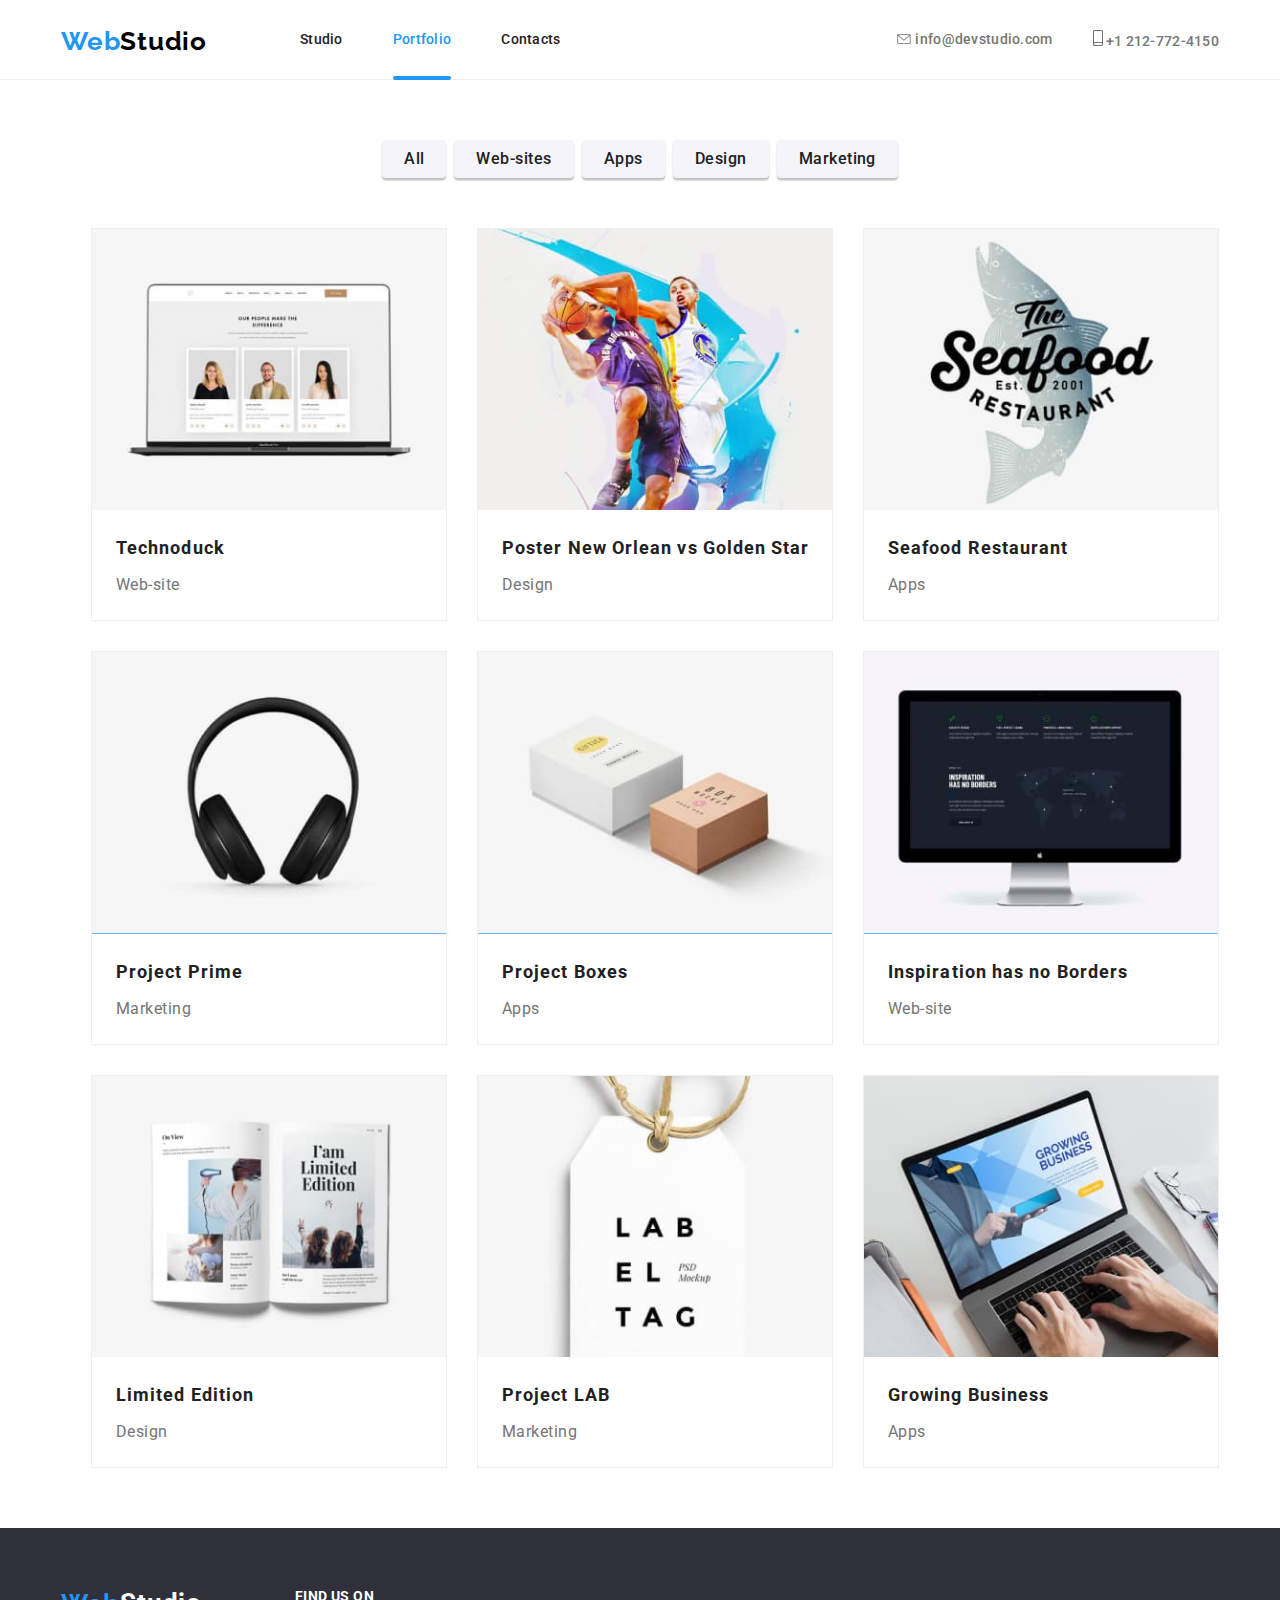
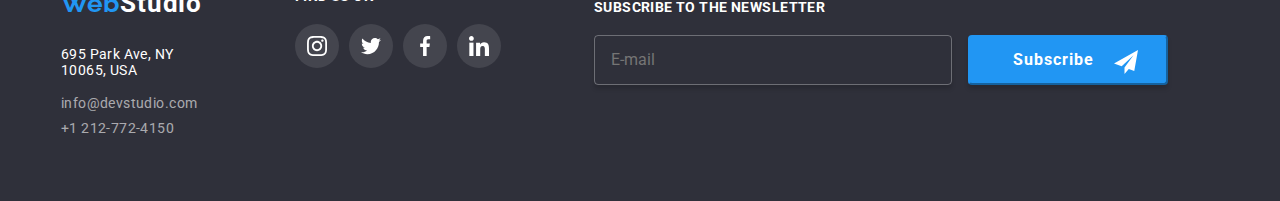
==== commit 3cf5567d: "new" ====
--- a/portfolio.html
+++ b/portfolio.html
@@ -149,7 +149,7 @@
             <li class="active">
               <a class="contact active" href="mailto:info@devstudio.com">
                 <svg width="16px" height="10px">
-                  <use href="./icons/symbol-defs.svg#icon-envelope"></use>
+                  <use href="./icons/symbol-defs.svg#icon-envelope-hover"></use>
                 </svg>
                 info@devstudio.com
               </a>
@@ -176,7 +176,7 @@
     </header>
 
 
-    <section class="section94px">
+    <section class="sections">
       <ul class="filter-button-set">
         <li><button type="button" class="filter-button">All</button></li>
         <li><button type="button" class="filter-button">Web-sites</button></li>
@@ -245,9 +245,7 @@
                 />
                 <div class="overlay">
                   <p>
-                    Lorem ipsum dolor sit amet consectetur adipisicing elit.
-                    Quam necessitatibus architecto minus! Deserunt nemo tempore
-                    consequatur qui dolore aperiam voluptate.
+                   
                   </p>
                 </div>
               </div>
@@ -282,9 +280,7 @@
                 />
                 <div class="overlay">
                   <p>
-                    Lorem ipsum dolor sit, amet consectetur adipisicing elit.
-                    Officia minus maxime eum dicta reiciendis repudiandae quis
-                    aliquam odit, quo deserunt.
+                    
                   </p>
                 </div>
               </div>
@@ -317,9 +313,7 @@
                 />
                 <div class="overlay">
                   <p>
-                    Lorem ipsum dolor sit amet consectetur adipisicing elit.
-                    Facere aspernatur pariatur enim voluptates suscipit ex
-                    architecto officia labore reprehenderit porro.
+                   
                   </p>
                 </div>
               </div>
@@ -352,9 +346,7 @@
                 />
                 <div class="overlay">
                   <p>
-                    Lorem ipsum dolor sit amet, consectetur adipisicing elit.
-                    Exercitationem officia temporibus repellendus commodi quae
-                    quod, soluta inventore expedita nulla in!
+                   
                   </p>
                 </div>
               </div>
@@ -387,9 +379,7 @@
                 />
                 <div class="overlay">
                   <p>
-                    Lorem, ipsum dolor sit amet consectetur adipisicing elit.
-                    Ipsum aliquid magnam facilis qui voluptas laudantium,
-                    officia perferendis recusandae laborum inventore?
+                   
                   </p>
                 </div>
               </div>
@@ -422,9 +412,7 @@
                 />
                 <div class="overlay">
                   <p>
-                    Lorem ipsum dolor sit amet consectetur, adipisicing elit.
-                    Obcaecati commodi perspiciatis nihil voluptates eum minima,
-                    soluta fuga accusantium asperiores aperiam?
+                    
                   </p>
                 </div>
               </div>
@@ -443,7 +431,7 @@
                     ./images/img8-d.jpg    370w,
                     ./images/img8-d-2x.jpg 740w,
                     ./images/img8-t.jpg     354w,
-                    ./images/img8-m-2x.jpg  708w,
+                    ./images/img8-t-2x.jpg  708w,
                     ./images/img8-m.jpg     450w,
                     ./images/img8-m-2x.jpg  900w
                   "
@@ -457,9 +445,7 @@
                 />
                 <div class="overlay">
                   <p>
-                    Lorem ipsum dolor sit amet consectetur adipisicing elit. Ea
-                    sunt quaerat vel, magnam culpa error saepe provident
-                    architecto omnis suscipit?
+                    
                   </p>
                 </div>
               </div>
@@ -478,7 +464,7 @@
                     ./images/img9-d.jpg    370w,
                     ./images/img9-d-2x.jpg 740w,
                     ./images/img9-t.jpg     354w,
-                    ./images/img9-t2x.jpg  708w,
+                    ./images/img9-t-2x.jpg  708w,
                     ./images/img9-m.jpg     450w,
                     ./images/img9-m-2x.jpg  900w
                   "
@@ -492,9 +478,7 @@
                 />
                 <div class="overlay">
                   <p>
-                    Lorem ipsum dolor, sit amet consectetur adipisicing elit.
-                    Cupiditate delectus repellendus accusantium eum voluptatum
-                    neque in quisquam tenetur eos perferendis.
+                   
                   </p>
                 </div>
               </div>
--- a/css/styles.css
+++ b/css/styles.css
@@ -1,15 +1,15 @@
 :root {
   --webstudio-color: #2196f3;
+  --webstudio-font-family: Roboto, Arial, sans-serif;
   --background: #2f303a;
   --title-nav-color: #212121;
   --text-contacts-color: #757575;
   --regular-customer-color: #afb1b8;
   --regular-customer-background-color: #fff;
   --social-links-color: #afb1b8;
-  --social-links-background-color: #fff;
   --icon-footer-color: #fff;
   --icon-footer-background-color: #ffffff1a;
-  --webstudio-font-family: Roboto, Arial, sans-serif;
+  
 }
 
 * {
@@ -48,7 +48,7 @@
   width: 100%;
 }
 
-.section94px {
+.sections {
   margin: 60px 0;
 }
 
@@ -103,6 +103,10 @@
   color: #000;
 }
 
+.vertical-line{
+  background: rgba(33, 33, 33, 0.20);
+
+}
 
 
 .js-menu-container {
@@ -504,7 +508,7 @@
 
 .icon {
   align-items: center;
-  background-color: var(--social-links-background-color);
+  background-color: #fff;
   border-radius: 22px;
   color: var(--social-links-color);
   display: flex;
@@ -518,7 +522,7 @@
 .icon:hover,
 .icon:focus {
   background-color: var(--webstudio-color);
-  color: var(--social-links-background-color);
+  color:#fff;
   outline: none;
 }
 
